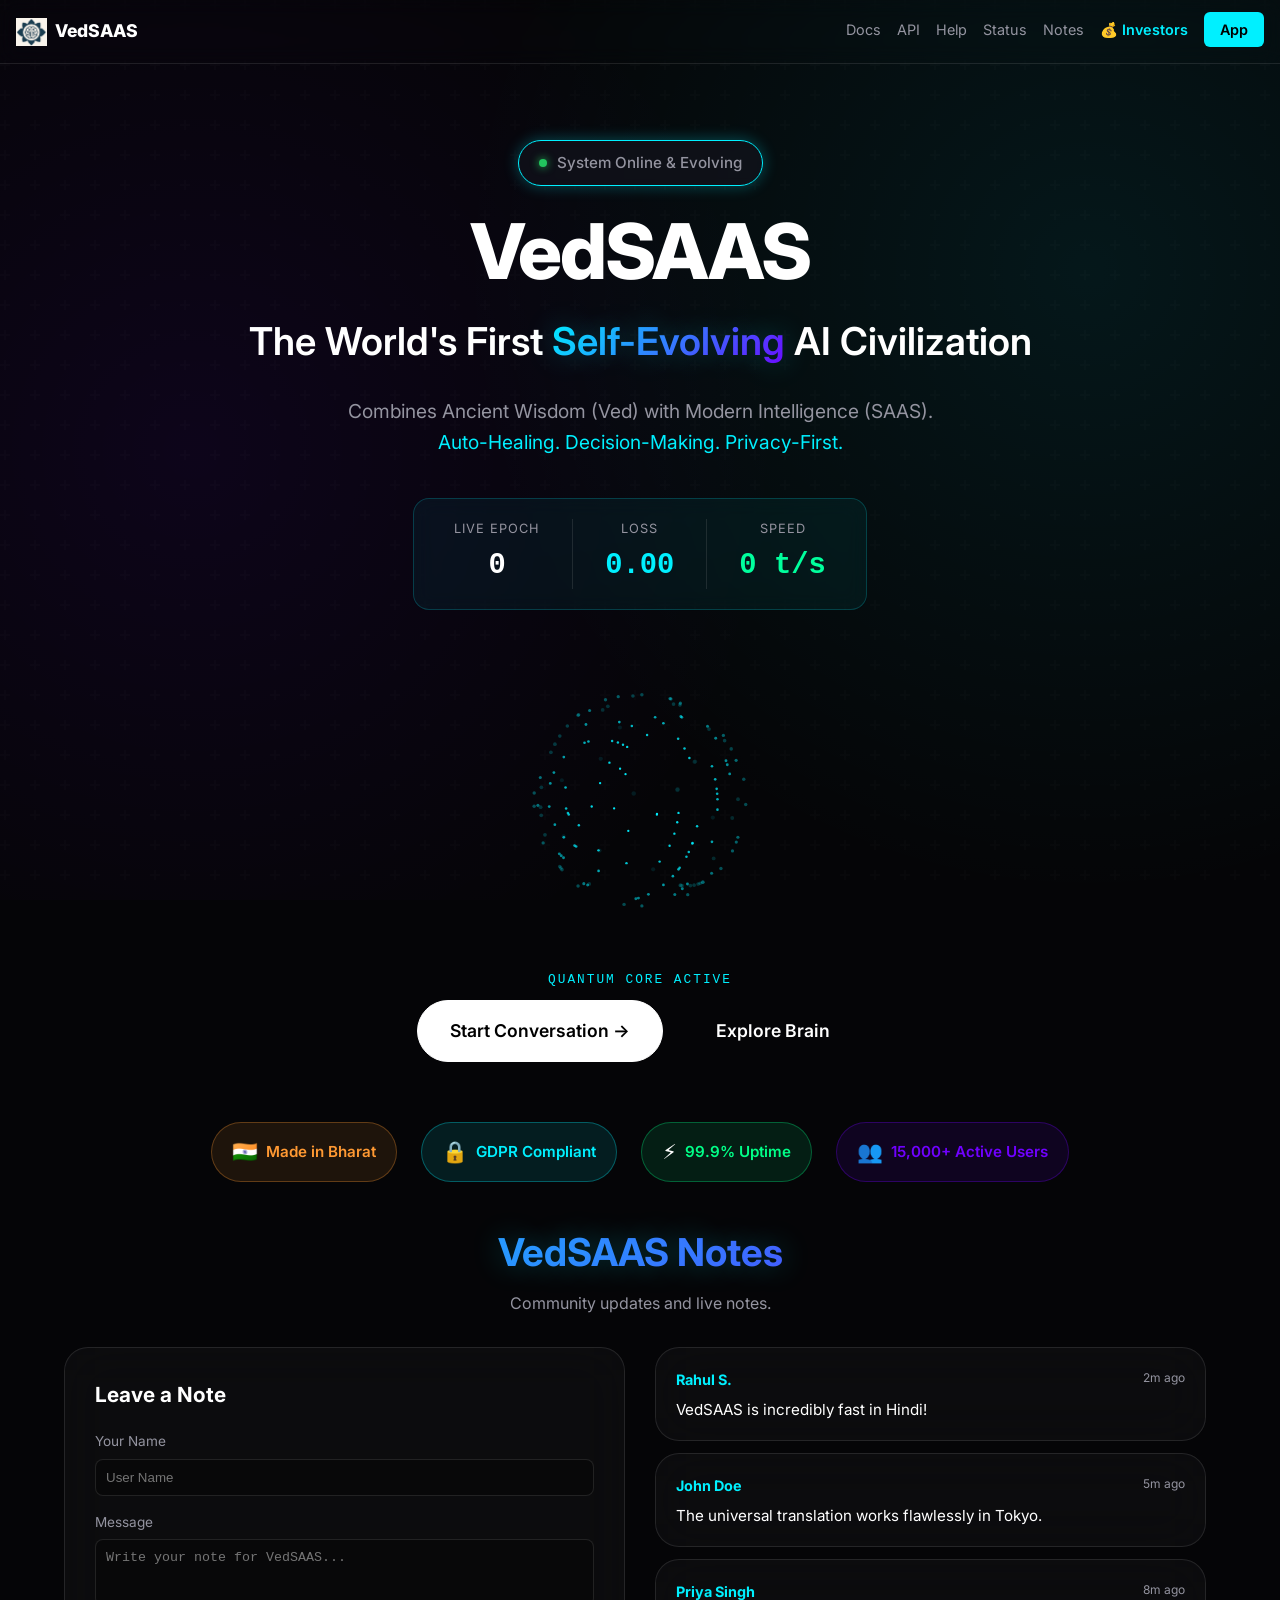
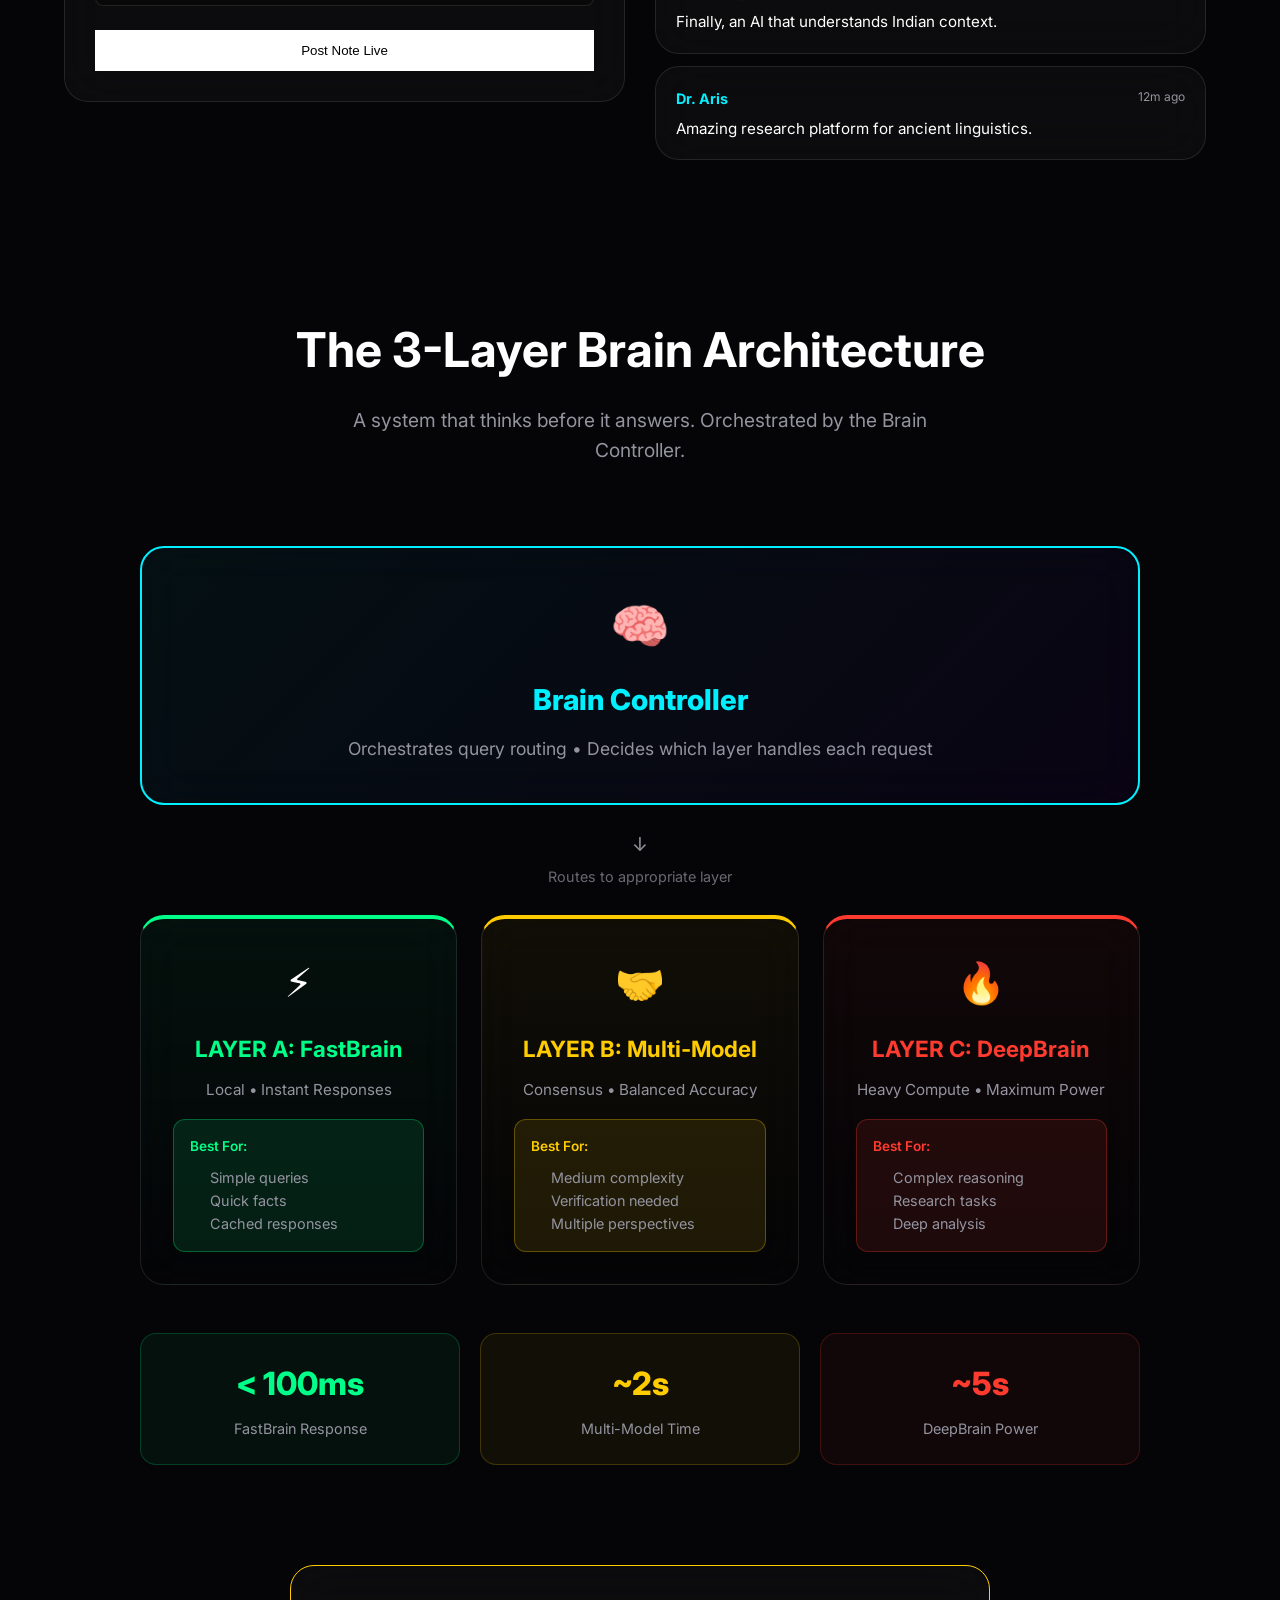
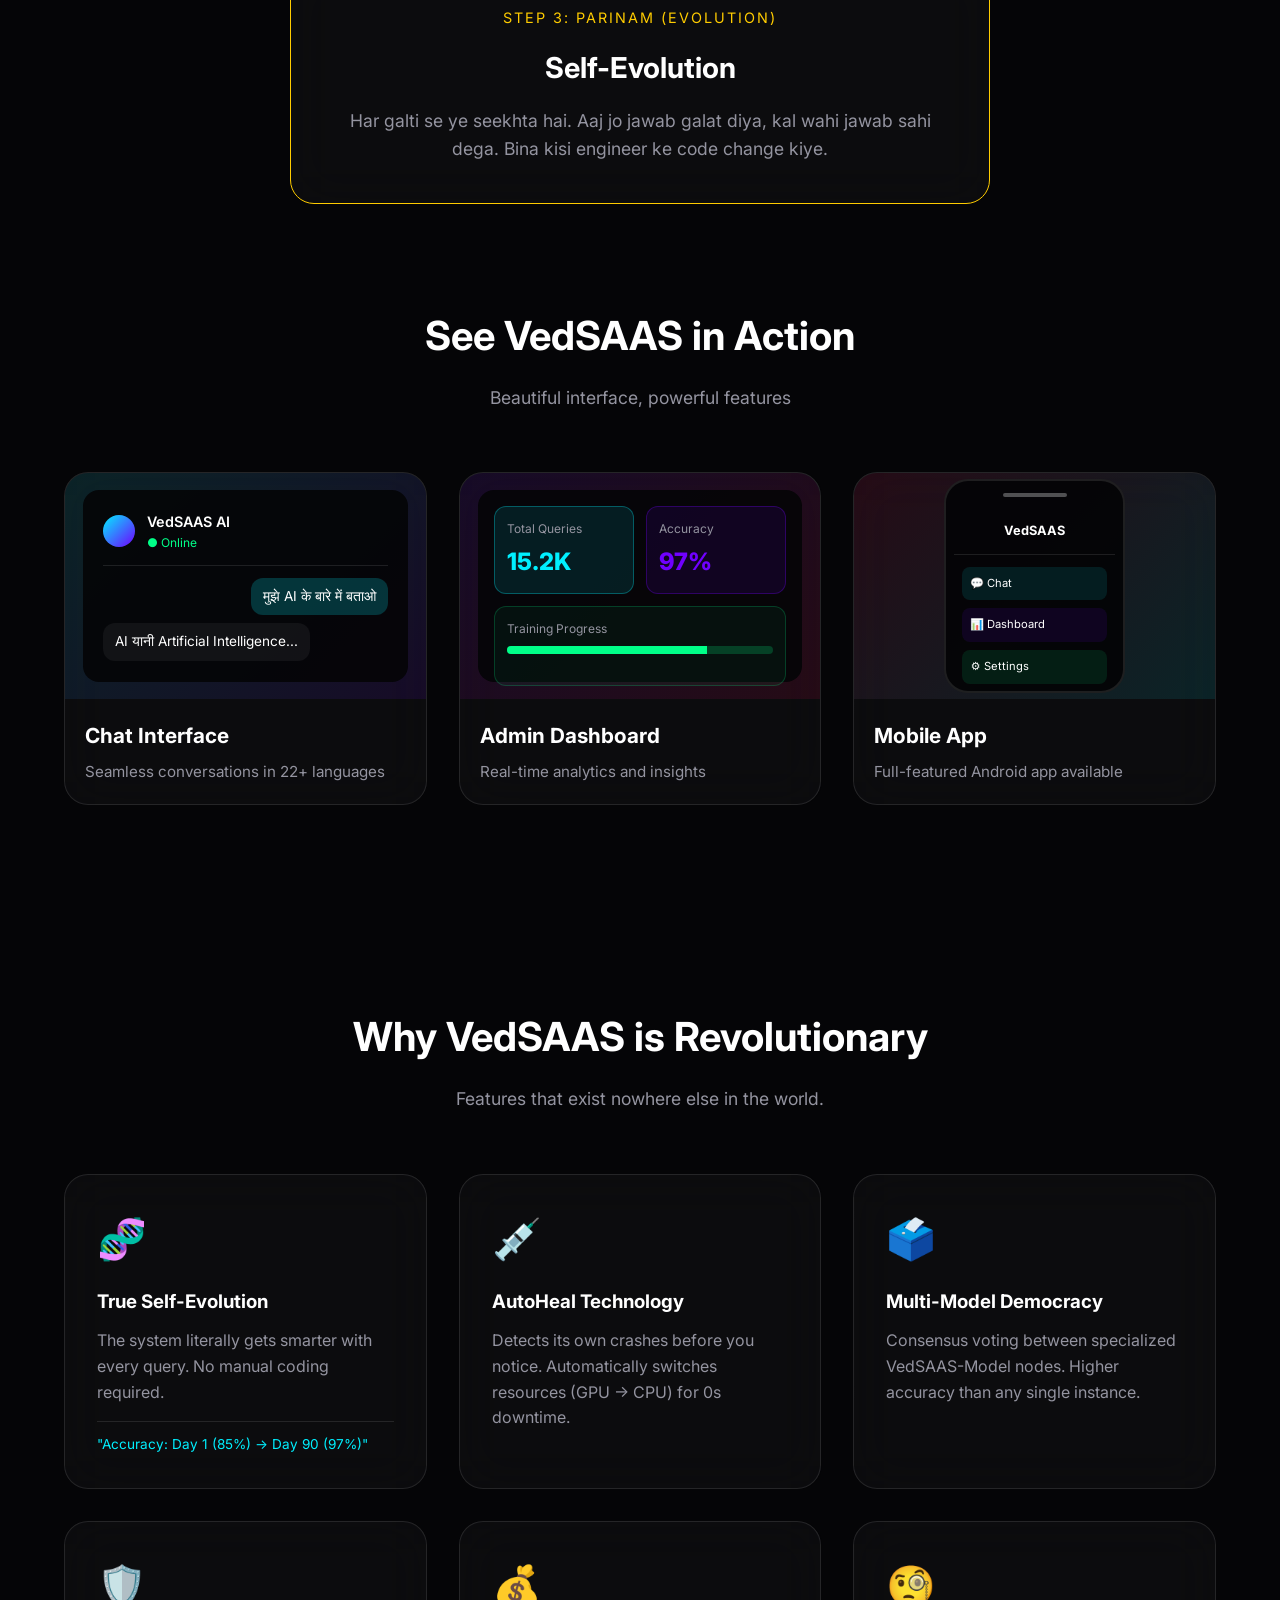
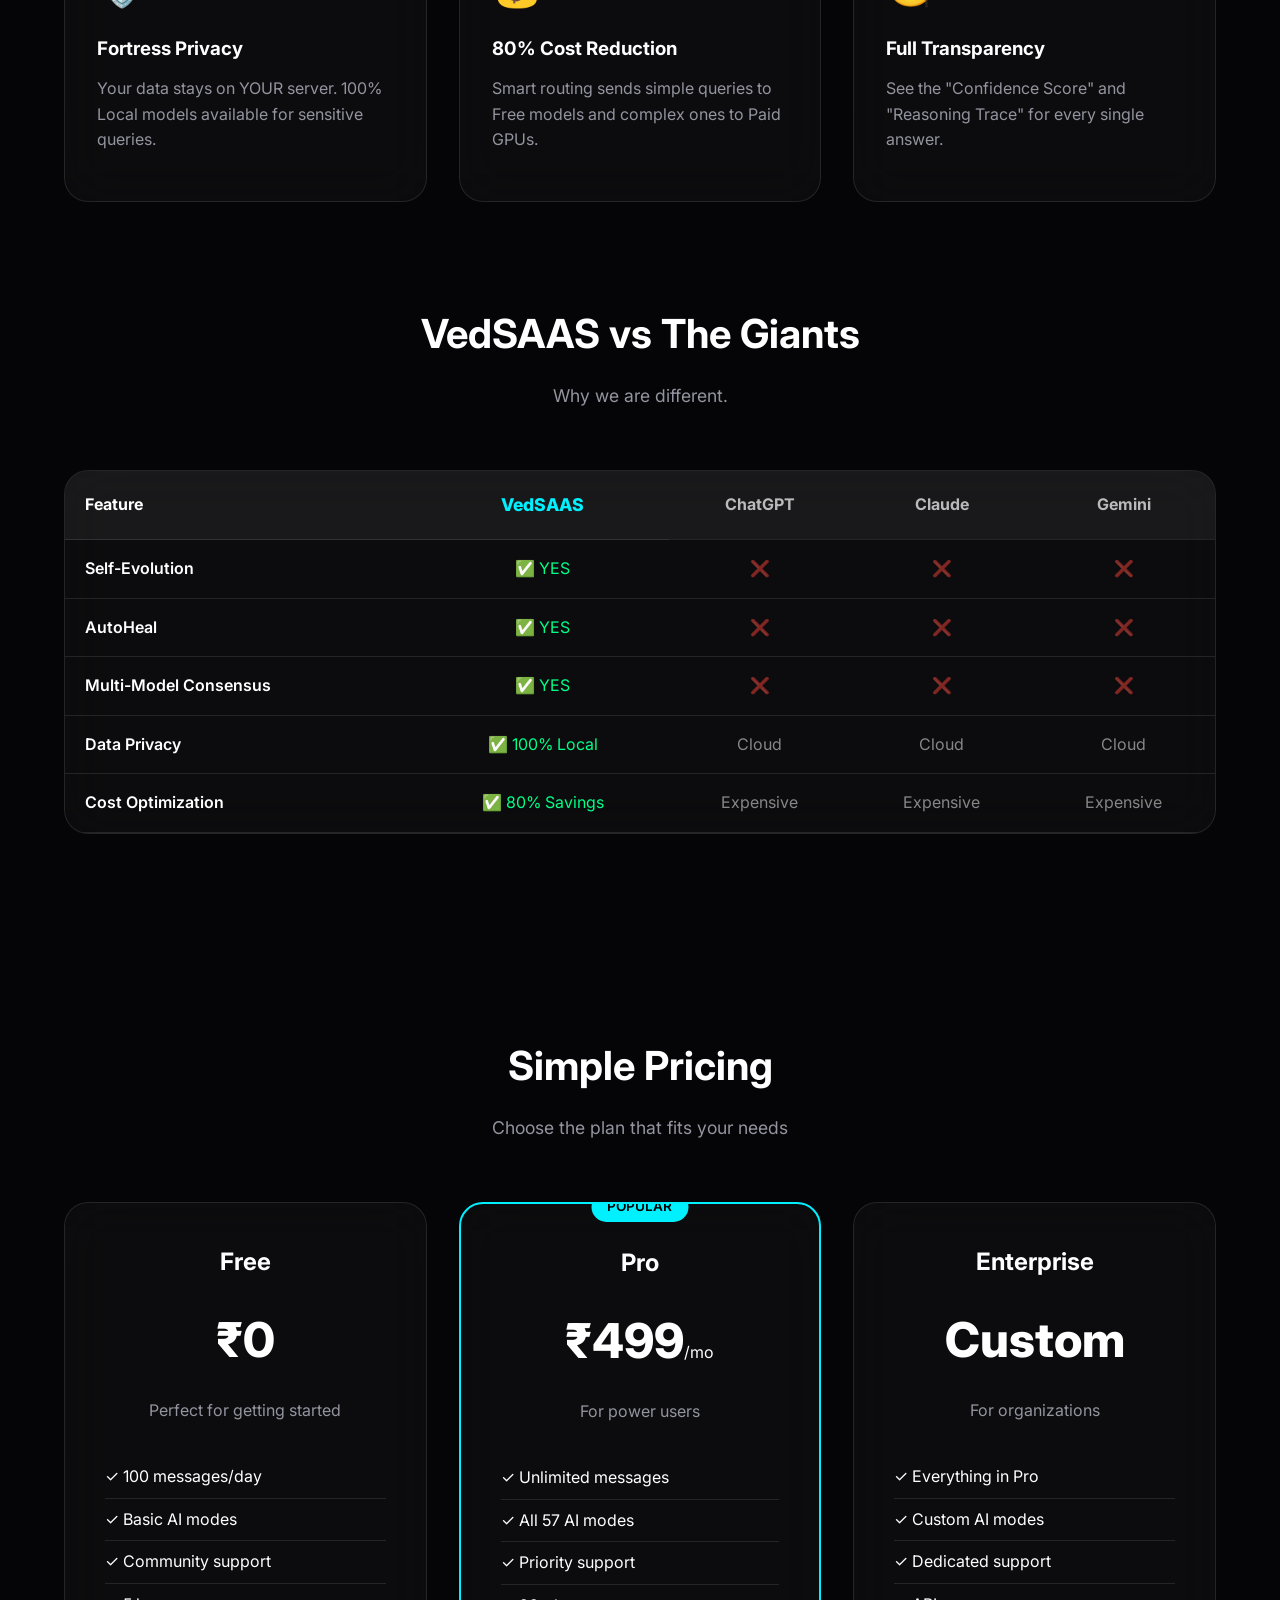
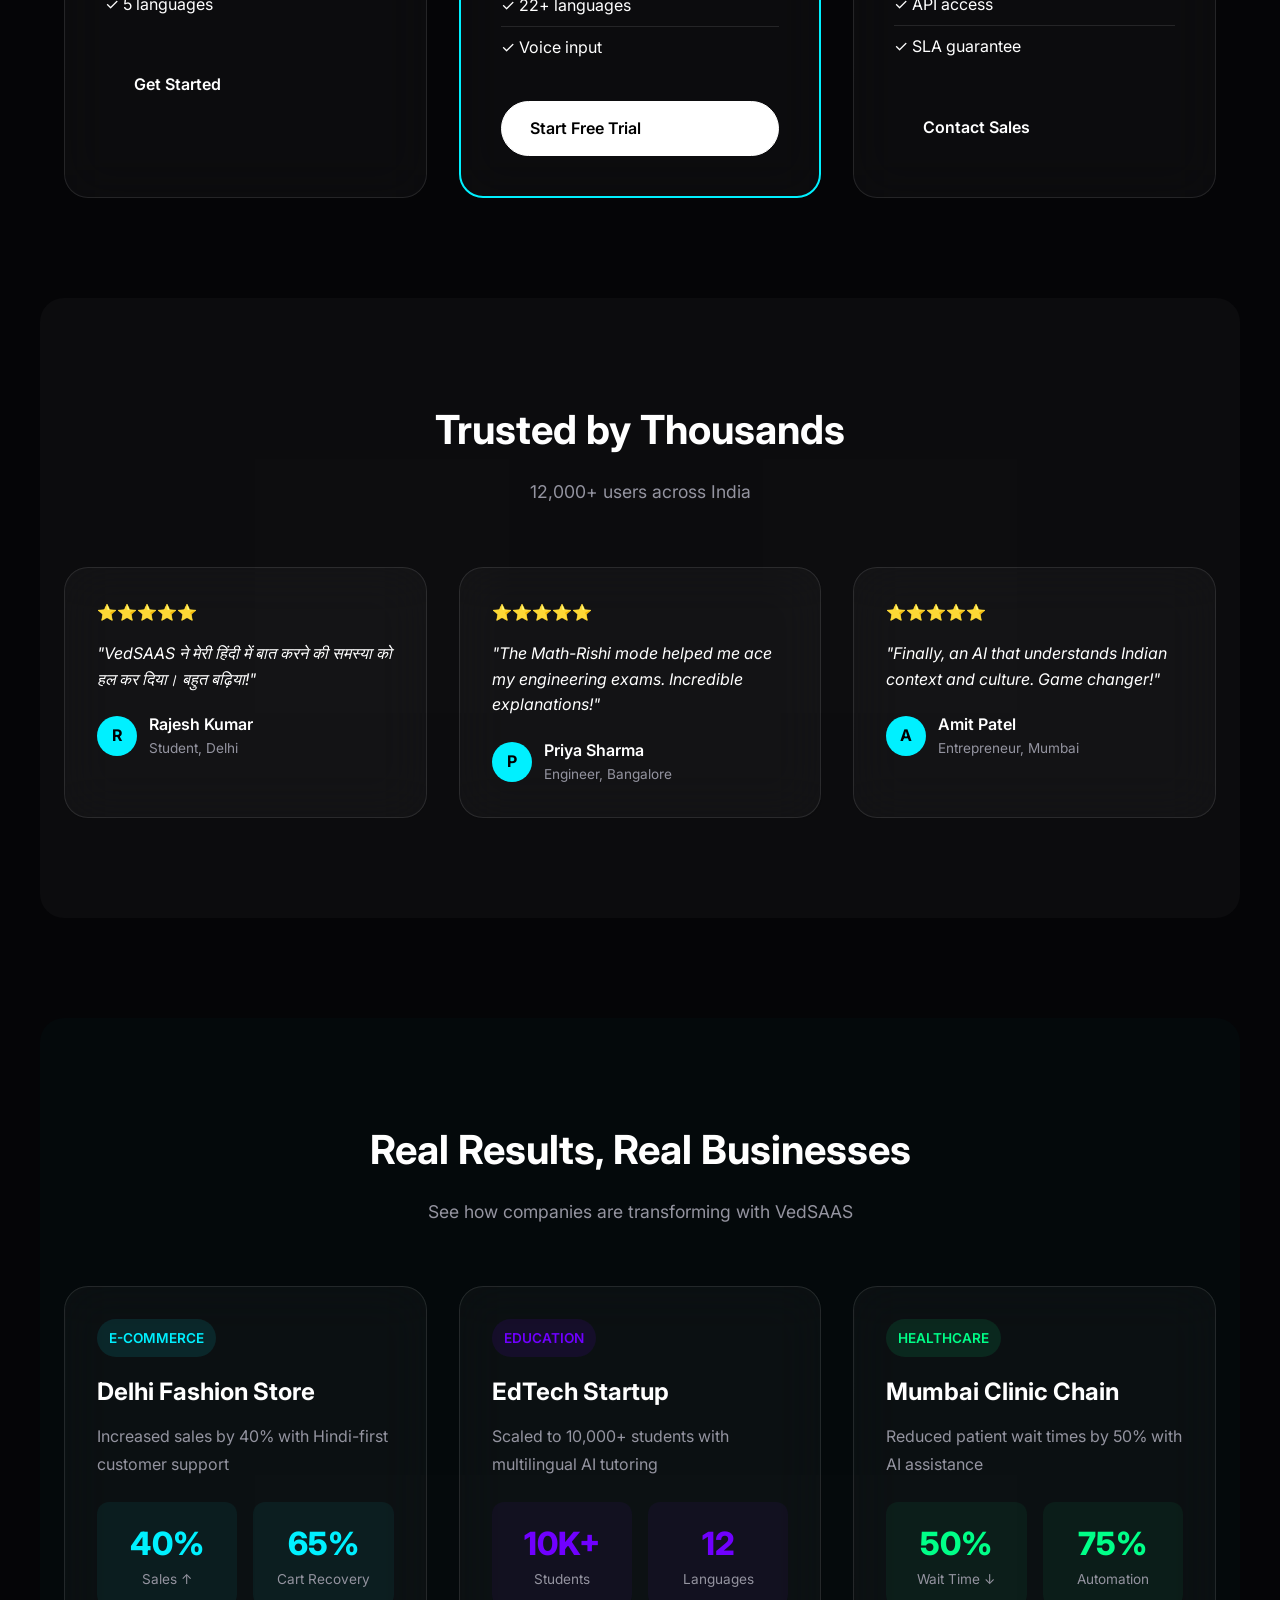
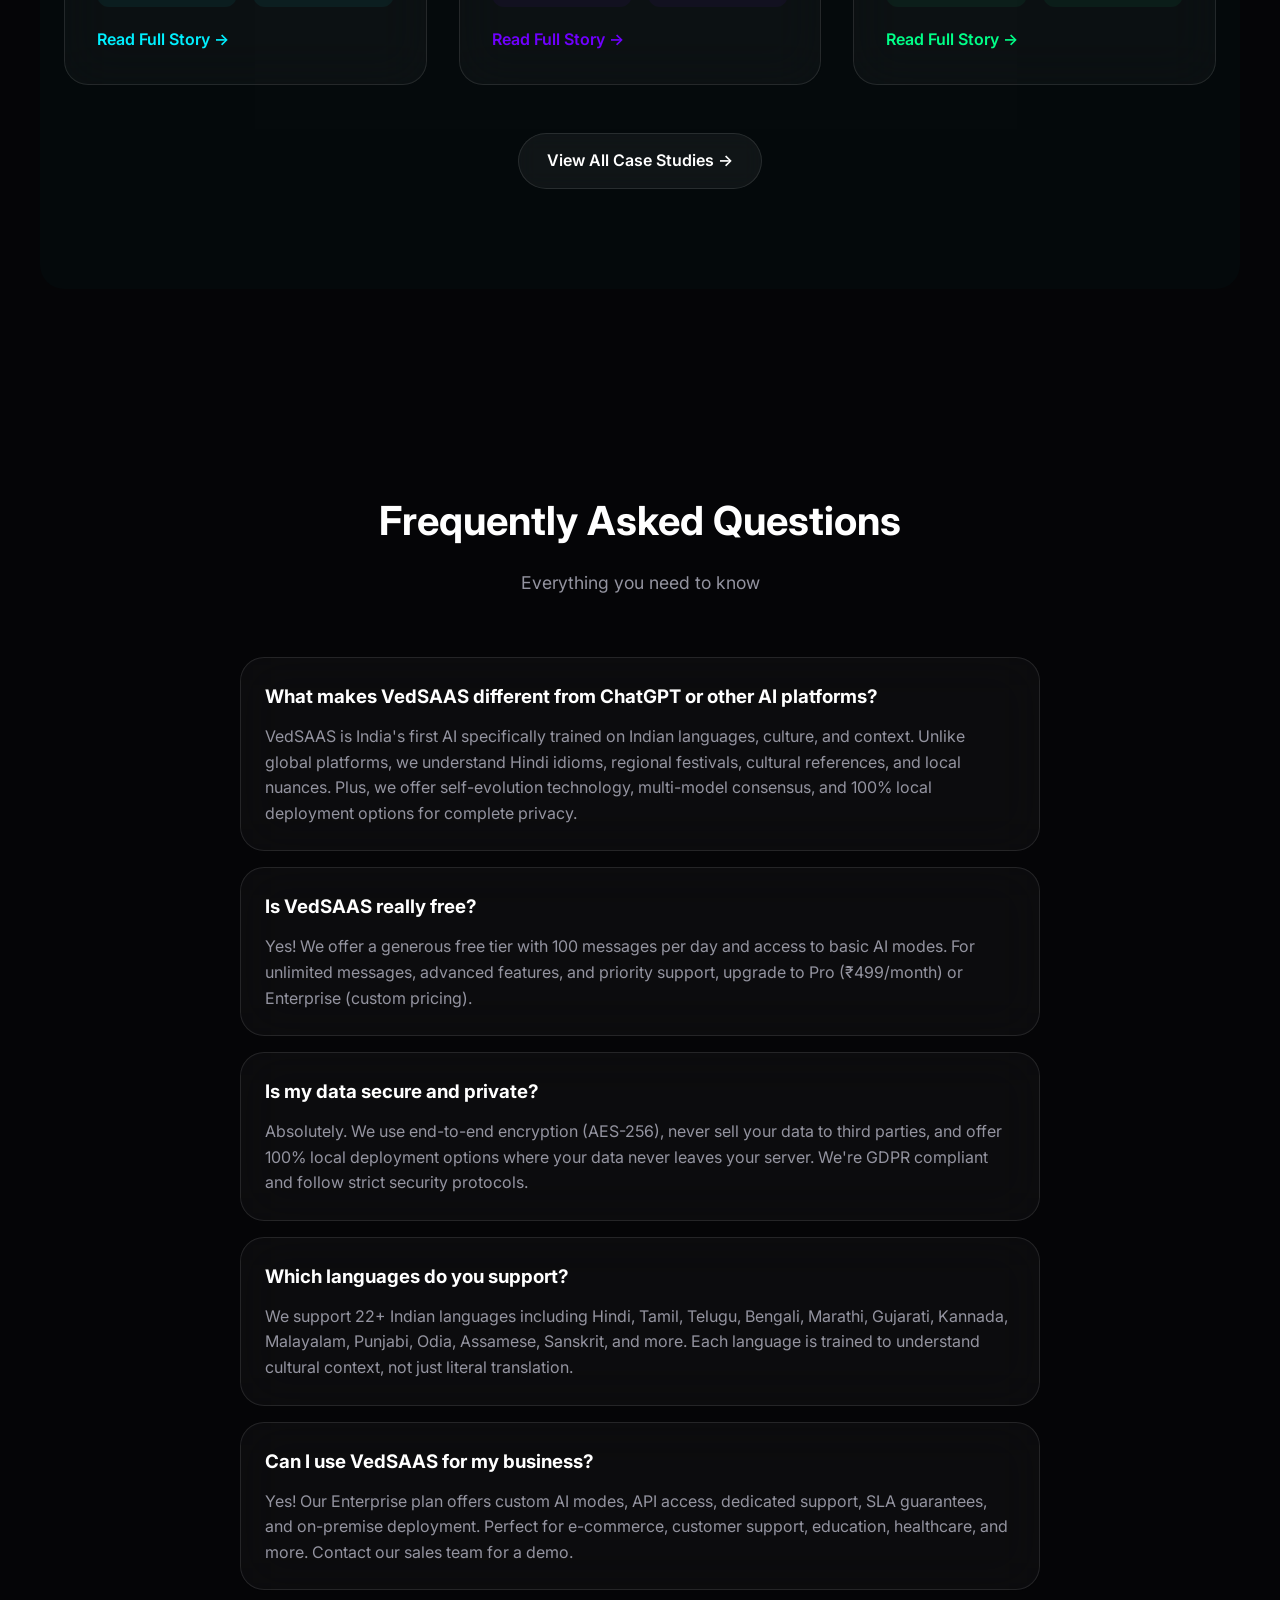
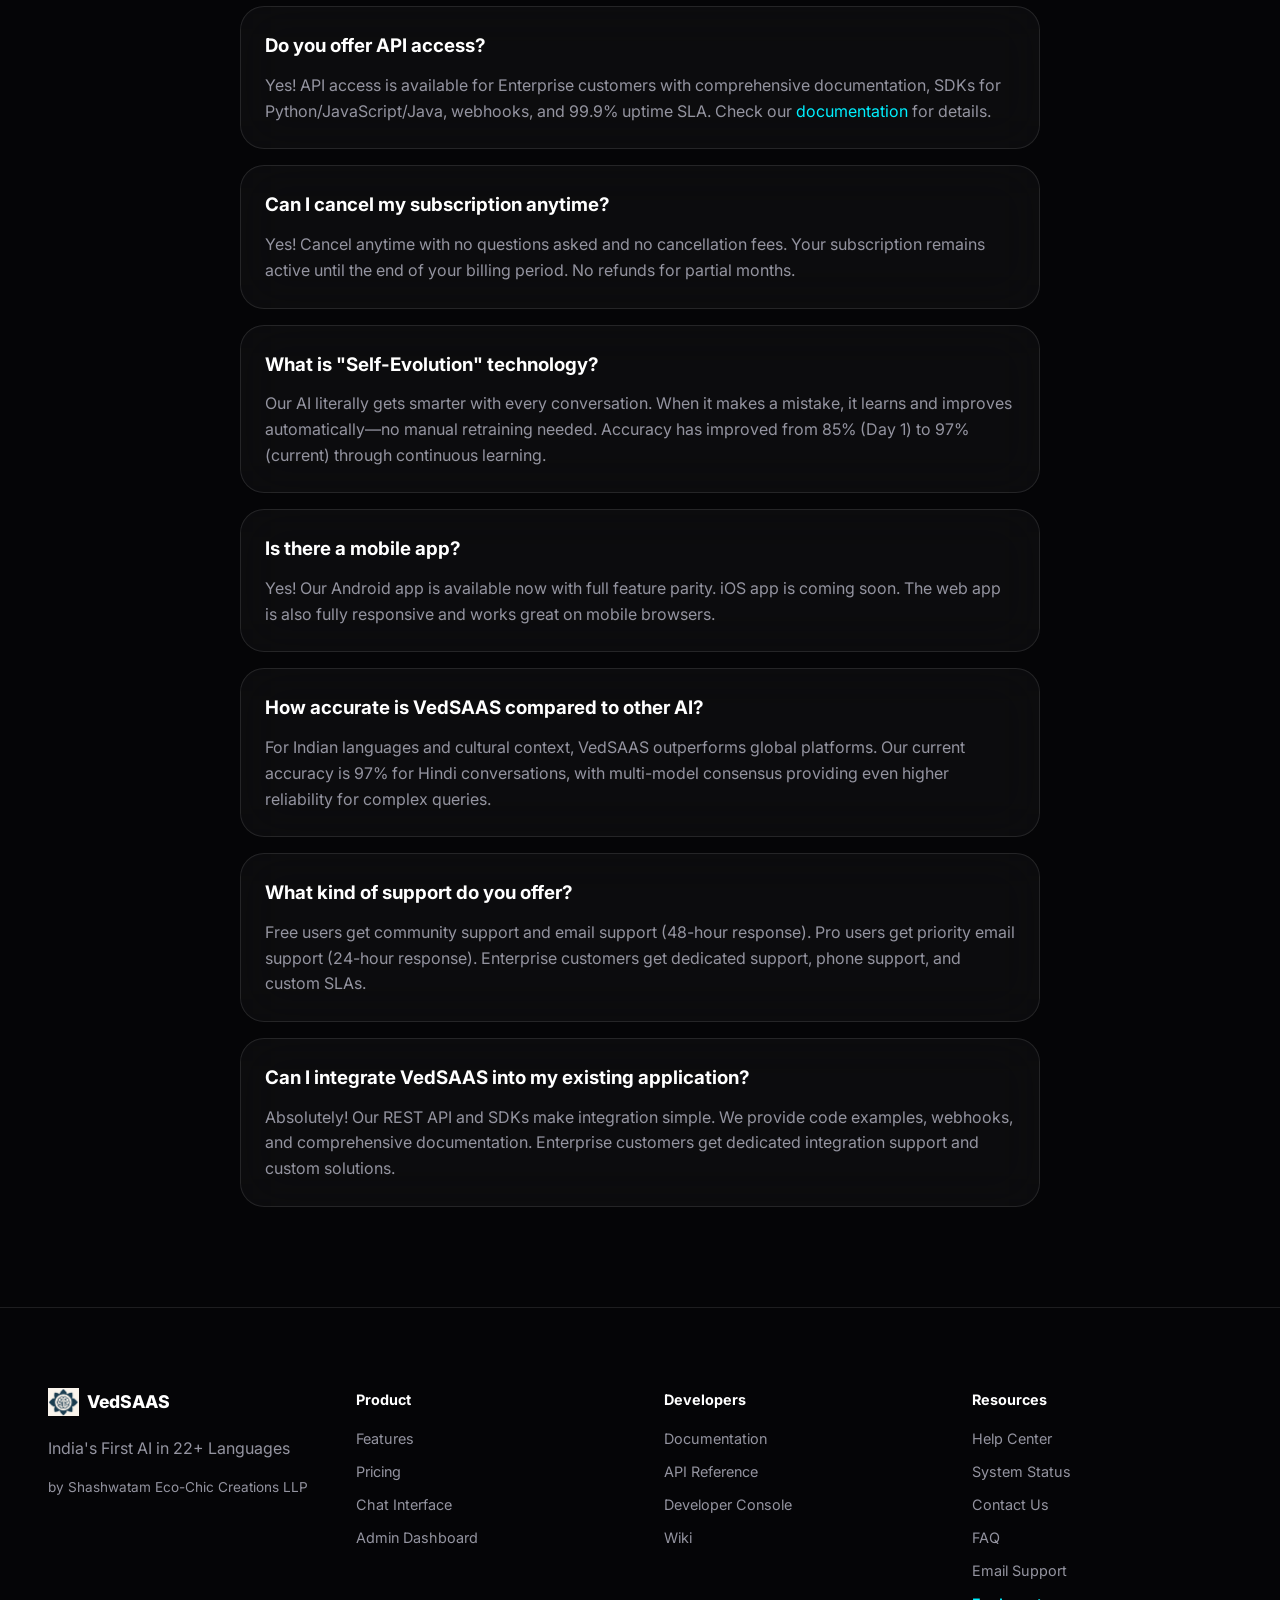
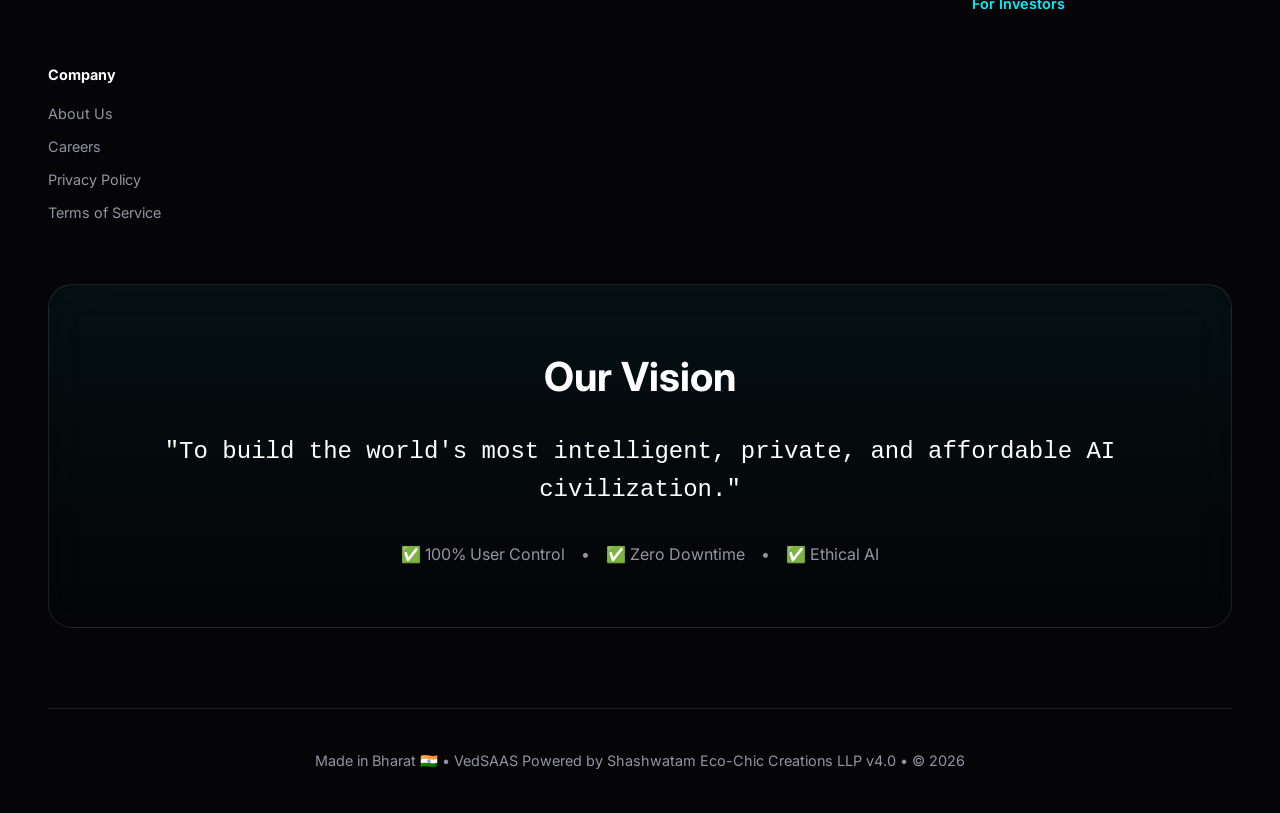
==== index.html @ c4a17572 "source repo import" ====
<!DOCTYPE html>
<html lang="en">

<head>
    <meta charset="UTF-8">
    <meta name="viewport" content="width=device-width, initial-scale=1.0">

    <!-- Performance -->
    <link rel="preconnect" href="https://fonts.googleapis.com">
    <link rel="preconnect" href="https://fonts.gstatic.com" crossorigin>
    <link rel="preload" href="/public/image/logopic.png" as="image">

    <!-- SEO -->
    <title>VedSAAS | India's First Self-Evolving AI Platform in 22+ Languages</title>
    <meta name="description"
        content="Experience India's most advanced AI platform supporting 22+ Indian languages. Chat, code, create content with cultural context.">
    <meta name="keywords" content="AI platform India, Hindi AI, Indian languages AI, chatbot, code generation">
    <link rel="canonical" href="https://vedsaas.com/">

    <!-- Open Graph -->
    <meta property="og:title" content="VedSAAS | India's First Self-Evolving AI Platform">
    <meta property="og:description"
        content="AI platform built for India. 22+ languages, cultural context, privacy-first.">
    <meta property="og:image" content="https://vedsaas.com/public/image/logopic.png">
    <meta property="og:url" content="https://vedsaas.com/">
    <meta property="og:type" content="website">

    <!-- Twitter -->
    <meta name="twitter:card" content="summary_large_image">
    <meta name="twitter:title" content="VedSAAS | India's AI Platform">
    <meta name="twitter:description" content="Chat with AI in your language. Made in Bharat 🇮🇳">
    <meta name="twitter:image" content="https://vedsaas.com/public/image/logopic.png">

    <!-- PWA -->
    <link rel="manifest" href="/manifest.json">
    <meta name="theme-color" content="#030304">
    <link rel="apple-touch-icon" href="/public/image/logopic.png">

    <!-- Fonts -->
    <link href="https://fonts.googleapis.com/css2?family=Inter:wght@400;500;600;700;800&display=swap" rel="stylesheet">

    <!-- Styles -->
    <link rel="stylesheet" href="/public/css/civilization.css">

    <!-- Structured Data -->
    <script type="application/ld+json">
  {
    "@context": "https://schema.org",
    "@type": "WebSite",
    "name": "VedSAAS",
    "url": "https://vedsaas.com",
    "description": "India's First Self-Evolving AI Platform in 22+ Languages",
    "potentialAction": {
      "@type": "SearchAction",
      "target": "https://vedsaas.com/search?q={search_term_string}",
      "query-input": "required name=search_term_string"
    }
  }
  </script>
</head>

<body>

    <!-- Navbar (Loaded Dynamically) -->
    <div id="navbar-placeholder"></div>



    <!-- Hero Section: Professional -->
    <header class="container"
        style="min-height: 100vh; display: flex; flex-direction: column; justify-content: center; align-items: center; text-align: center; padding-top: 60px;">

        <div data-aos="fade-down" style="margin-bottom: 24px;">
            <span id="t-hero-badge" class="ticker-pill"
                style="display: inline-flex; border-color: #00f0ff; box-shadow: 0 0 15px rgba(0, 240, 255, 0.3);">
                <span class="status-dot"></span> System Online & Evolving
            </span>
        </div>

        <h1 id="t-hero-brand" data-aos="fade-up" data-aos-delay="100"
            style="font-size: clamp(3rem, 6vw, 6rem); line-height: 1.1; font-weight: 800; max-width: 1100px; margin-bottom: 16px; letter-spacing: -2px;">
            VedSAAS
        </h1>

        <h2 id="t-hero-tagline" data-aos="fade-up" data-aos-delay="200"
            style="font-size: clamp(1.5rem, 3vw, 2.5rem); color: #fff; margin-bottom: 24px; font-weight: 600;">
            The World's First <span class="text-gradient">Self-Evolving</span> AI Civilization
        </h2>

        <p id="t-hero-subtitle" data-aos="fade-up" data-aos-delay="300"
            style="color: var(--text-secondary); margin-bottom: 40px; font-size: 1.2rem; max-width: 800px; line-height: 1.6;">
            Combines Ancient Wisdom (Ved) with Modern Intelligence (SAAS). <br>
            <span style="color: var(--accent-cyan);">Auto-Healing. Decision-Making. Privacy-First.</span>
        </p>

        <!-- Live Training Stats (Added dynamically) -->
        <div id="live-stats-widget" data-aos="fade-up" data-aos-delay="350"
            style="display: inline-flex; gap: 32px; padding: 20px 40px; margin-bottom: 40px; background: rgba(0, 240, 255, 0.05); border: 1px solid rgba(0, 240, 255, 0.2); border-radius: 16px; backdrop-filter: blur(10px);">
            <div>
                <div
                    style="font-size: 0.8rem; color: var(--text-secondary); text-transform: uppercase; letter-spacing: 1px; margin-bottom: 4px;">
                    Live Epoch</div>
                <div id="epoch-count"
                    style="font-size: 1.8rem; font-weight: 800; color: #fff; font-family: 'JetBrains Mono', monospace;">
                    0</div>
            </div>
            <div style="width: 1px; background: rgba(255,255,255,0.1);"></div>
            <div>
                <div
                    style="font-size: 0.8rem; color: var(--text-secondary); text-transform: uppercase; letter-spacing: 1px; margin-bottom: 4px;">
                    Loss</div>
                <div id="loss-val"
                    style="font-size: 1.8rem; font-weight: 800; color: #00f0ff; font-family: 'JetBrains Mono', monospace;">
                    0.00</div>
            </div>
            <div style="width: 1px; background: rgba(255,255,255,0.1);"></div>
            <div>
                <div
                    style="font-size: 0.8rem; color: var(--text-secondary); text-transform: uppercase; letter-spacing: 1px; margin-bottom: 4px;">
                    Speed</div>
                <div id="speed-val"
                    style="font-size: 1.8rem; font-weight: 800; color: #00ff9d; font-family: 'JetBrains Mono', monospace;">
                    0 t/s</div>
            </div>
        </div>

        <!-- The Brain Visualization -->
        <div data-aos="zoom-in" data-aos-delay="400"
            style="width: 300px; height: 300px; position: relative; display: flex; justify-content: center; align-items: center; margin: 0 auto 50px;">
            <canvas id="brain-canvas" width="300" height="300"></canvas>
            <div
                style="position: absolute; color: var(--accent-cyan); font-family: 'JetBrains Mono', monospace; font-size: 0.8rem; bottom: -40px; text-transform: uppercase; letter-spacing: 2px;">
                Quantum Core Active
            </div>
        </div>

        <div data-aos="fade-up" data-aos-delay="500"
            style="display: flex; gap: 20px; flex-wrap: wrap; justify-content: center;">
            <a id="t-btn-start" href="chat/" class="btn btn-primary"
                style="padding: 16px 32px; font-size: 1.1rem;">Start Conversation →</a>
            <a id="t-btn-explore" href="#architecture" class="btn btn-secondary"
                style="padding: 16px 32px; font-size: 1.1rem;">Explore Brain</a>
        </div>

        <!-- Trust Badges & Social Proof (Trusted by Thousands) -->
        <div data-aos="fade-up" data-aos-delay="600"
            style="margin-top: 60px; display: flex; flex-wrap: wrap; gap: 24px; justify-content: center; align-items: center;">
            <div
                style="display: flex; align-items: center; gap: 8px; padding: 12px 20px; background: rgba(255, 153, 51, 0.1); border: 1px solid rgba(255, 153, 51, 0.3); border-radius: 50px;">
                <span style="font-size: 1.3rem;">🇮🇳</span>
                <span style="color: #ff9933; font-weight: 600; font-size: 0.95rem;">Made in Bharat</span>
            </div>
            <div
                style="display: flex; align-items: center; gap: 8px; padding: 12px 20px; background: rgba(0, 240, 255, 0.1); border: 1px solid rgba(0, 240, 255, 0.3); border-radius: 50px;">
                <span style="font-size: 1.3rem;">🔒</span>
                <span style="color: var(--accent-cyan); font-weight: 600; font-size: 0.95rem;">GDPR Compliant</span>
            </div>
            <div
                style="display: flex; align-items: center; gap: 8px; padding: 12px 20px; background: rgba(0, 255, 136, 0.1); border: 1px solid rgba(0, 255, 136, 0.3); border-radius: 50px;">
                <span style="font-size: 1.3rem;">⚡</span>
                <span style="color: #00ff88; font-weight: 600; font-size: 0.95rem;">99.9% Uptime</span>
            </div>
            <div
                style="display: flex; align-items: center; gap: 8px; padding: 12px 20px; background: rgba(112, 0, 255, 0.1); border: 1px solid rgba(112, 0, 255, 0.3); border-radius: 50px;">
                <span style="font-size: 1.3rem;">👥</span>
                <span style="color: var(--accent-purple); font-weight: 600; font-size: 0.95rem;">15,000+ Active
                    Users</span>
            </div>
        </div>
    </header>

    <!-- VedSAAS Notes Section (Live Feed - Trusted by Thousands Sidebar) -->
    <section id="notes" class="container" style="padding: 40px 24px; scroll-margin-top: 100px;">
        <div style="text-align: center; margin-bottom: 30px;">
            <h2 class="text-gradient" style="font-size: clamp(1.8rem, 3vw, 2.5rem); margin-bottom: 8px;">VedSAAS Notes
            </h2>
            <p style="color: var(--text-secondary); font-size: 1rem;">Community updates and live notes.</p>
        </div>

        <div
            style="display: grid; grid-template-columns: repeat(auto-fit, minmax(300px, 1fr)); gap: 30px; align-items: start;">
            <!-- Form Card -->
            <div class="card-glass" style="padding: 30px; position: sticky; top: 100px;">
                <h3 style="margin-bottom: 20px; font-size: 1.3rem;">Leave a Note</h3>
                <form id="live-feedback-form" style="display: flex; flex-direction: column; gap: 16px;">
                    <div>
                        <label
                            style="display: block; margin-bottom: 6px; color: var(--text-secondary); font-size: 0.85rem;">Your
                            Name</label>
                        <input type="text" id="fb-name" required placeholder="User Name"
                            style="width: 100%; padding: 10px; background: rgba(0,0,0,0.3); border: 1px solid var(--border-subtle); border-radius: 8px; color: white;">
                    </div>
                    <div>
                        <label
                            style="display: block; margin-bottom: 6px; color: var(--text-secondary); font-size: 0.85rem;">Message</label>
                        <textarea id="fb-message" required placeholder="Write your note for VedSAAS..." rows="3"
                            style="width: 100%; padding: 10px; background: rgba(0,0,0,0.3); border: 1px solid var(--border-subtle); border-radius: 8px; color: white; resize: none;"></textarea>
                    </div>
                    <button type="submit" class="btn-primary" style="width: 100%; padding: 12px; cursor: pointer;">Post
                        Note Live</button>
                </form>
            </div>

            <!-- Live List -->
            <div id="live-feedback-container" style="max-height: 500px; overflow-y: auto; padding-right: 10px;">
                <!-- Dynamically Populated -->
            </div>
        </div>
    </section>

    <!-- Architecture Section -->
    <section id="architecture" class="container" style="padding: 100px 24px;">
        <div style="text-align: center; margin-bottom: 80px;" data-aos="fade-up">
            <h2 id="t-arch-title" style="font-size: 3rem; margin-bottom: 16px;">The 3-Layer Brain Architecture</h2>
            <p id="t-arch-desc"
                style="color: var(--text-secondary); font-size: 1.2rem; max-width: 600px; margin: 0 auto;">
                A system that thinks before it answers. Orchestrated by the Brain Controller.
            </p>
        </div>

        <div style="max-width: 1000px; margin: 0 auto;">

            <!-- Brain Controller (Top) -->
            <div class="card-glass"
                style="border: 2px solid var(--accent-cyan); padding: 40px; text-align: center; background: linear-gradient(135deg, rgba(0, 240, 255, 0.05), rgba(112, 0, 255, 0.05)); position: relative;"
                data-aos="zoom-in">
                <div style="font-size: 3rem; margin-bottom: 12px;">🧠</div>
                <h3 id="t-arch-controller"
                    style="color: var(--accent-cyan); font-size: 1.8rem; margin-bottom: 12px; font-weight: 800;">
                    Brain Controller
                </h3>
                <p style="color: var(--text-secondary); font-size: 1.1rem; max-width: 600px; margin: 0 auto;">
                    Orchestrates query routing • Decides which layer handles each request
                </p>
            </div>

            <!-- Connecting Arrow -->
            <div style="text-align: center; padding: 24px 0; color: var(--text-secondary); font-size: 1.2rem;">
                ↓<br>
                <span style="font-size: 0.9rem; opacity: 0.7;">Routes to appropriate layer</span>
            </div>

            <!-- Three Layers (Horizontal) -->
            <div style="display: grid; grid-template-columns: repeat(auto-fit, minmax(280px, 1fr)); gap: 24px;">

                <!-- Layer A: FastBrain -->
                <div class="card-glass"
                    style="border-top: 4px solid #00ff88; padding: 32px; text-align: center; background: linear-gradient(180deg, rgba(0, 255, 136, 0.05), transparent);"
                    data-aos="fade-up" data-aos-delay="100">
                    <div style="font-size: 2.5rem; margin-bottom: 16px;">⚡</div>
                    <h4 id="t-arch-layer-a"
                        style="font-size: 1.4rem; color: #00ff88; margin-bottom: 12px; font-weight: 700;">
                        LAYER A: FastBrain
                    </h4>
                    <p style="color: var(--text-secondary); font-size: 0.95rem; margin-bottom: 16px;">
                        Local • Instant Responses
                    </p>
                    <div
                        style="background: rgba(0, 255, 136, 0.1); border: 1px solid rgba(0, 255, 136, 0.3); border-radius: 12px; padding: 16px; text-align: left;">
                        <div style="font-size: 0.85rem; color: #00ff88; margin-bottom: 8px; font-weight: 600;">Best For:
                        </div>
                        <ul
                            style="font-size: 0.9rem; color: var(--text-secondary); margin: 0; padding-left: 20px; line-height: 1.6;">
                            <li>Simple queries</li>
                            <li>Quick facts</li>
                            <li>Cached responses</li>
                        </ul>
                    </div>
                </div>

                <!-- Layer B: Multi-Model -->
                <div class="card-glass"
                    style="border-top: 4px solid #ffcc00; padding: 32px; text-align: center; background: linear-gradient(180deg, rgba(255, 204, 0, 0.05), transparent);"
                    data-aos="fade-up" data-aos-delay="200">
                    <div style="font-size: 2.5rem; margin-bottom: 16px;">🤝</div>
                    <h4 id="t-arch-layer-b"
                        style="font-size: 1.4rem; color: #ffcc00; margin-bottom: 12px; font-weight: 700;">
                        LAYER B: Multi-Model
                    </h4>
                    <p style="color: var(--text-secondary); font-size: 0.95rem; margin-bottom: 16px;">
                        Consensus • Balanced Accuracy
                    </p>
                    <div
                        style="background: rgba(255, 204, 0, 0.1); border: 1px solid rgba(255, 204, 0, 0.3); border-radius: 12px; padding: 16px; text-align: left;">
                        <div style="font-size: 0.85rem; color: #ffcc00; margin-bottom: 8px; font-weight: 600;">Best For:
                        </div>
                        <ul
                            style="font-size: 0.9rem; color: var(--text-secondary); margin: 0; padding-left: 20px; line-height: 1.6;">
                            <li>Medium complexity</li>
                            <li>Verification needed</li>
                            <li>Multiple perspectives</li>
                        </ul>
                    </div>
                </div>

                <!-- Layer C: DeepBrain -->
                <div class="card-glass"
                    style="border-top: 4px solid #ff3b30; padding: 32px; text-align: center; background: linear-gradient(180deg, rgba(255, 59, 48, 0.05), transparent);"
                    data-aos="fade-up" data-aos-delay="300">
                    <div style="font-size: 2.5rem; margin-bottom: 16px;">🔥</div>
                    <h4 id="t-arch-layer-c"
                        style="font-size: 1.4rem; color: #ff3b30; margin-bottom: 12px; font-weight: 700;">
                        LAYER C: DeepBrain
                    </h4>
                    <p style="color: var(--text-secondary); font-size: 0.95rem; margin-bottom: 16px;">
                        Heavy Compute • Maximum Power
                    </p>
                    <div
                        style="background: rgba(255, 59, 48, 0.1); border: 1px solid rgba(255, 59, 48, 0.3); border-radius: 12px; padding: 16px; text-align: left;">
                        <div style="font-size: 0.85rem; color: #ff3b30; margin-bottom: 8px; font-weight: 600;">Best For:
                        </div>
                        <ul
                            style="font-size: 0.9rem; color: var(--text-secondary); margin: 0; padding-left: 20px; line-height: 1.6;">
                            <li>Complex reasoning</li>
                            <li>Research tasks</li>
                            <li>Deep analysis</li>
                        </ul>
                    </div>
                </div>

            </div>

            <!-- Performance Stats -->
            <div style="margin-top: 48px; display: grid; grid-template-columns: repeat(auto-fit, minmax(200px, 1fr)); gap: 20px;"
                data-aos="fade-up" data-aos-delay="400">
                <div
                    style="text-align: center; padding: 24px; background: rgba(0, 255, 136, 0.05); border: 1px solid rgba(0, 255, 136, 0.2); border-radius: 16px;">
                    <div style="font-size: 2rem; font-weight: 800; color: #00ff88; margin-bottom: 8px;">
                        < 100ms</div>
                            <div style="font-size: 0.9rem; color: var(--text-secondary);">FastBrain Response</div>
                    </div>
                    <div
                        style="text-align: center; padding: 24px; background: rgba(255, 204, 0, 0.05); border: 1px solid rgba(255, 204, 0, 0.2); border-radius: 16px;">
                        <div style="font-size: 2rem; font-weight: 800; color: #ffcc00; margin-bottom: 8px;">~2s</div>
                        <div style="font-size: 0.9rem; color: var(--text-secondary);">Multi-Model Time</div>
                    </div>
                    <div
                        style="text-align: center; padding: 24px; background: rgba(255, 59, 48, 0.05); border: 1px solid rgba(255, 59, 48, 0.2); border-radius: 16px;">
                        <div style="font-size: 2rem; font-weight: 800; color: #ff3b30; margin-bottom: 8px;">~5s</div>
                        <div style="font-size: 0.9rem; color: var(--text-secondary);">DeepBrain Power</div>
                    </div>
                </div>

            </div>
    </section>

    <!-- Step 3: Self-Evolution (Centered) -->
    <div class="card-glass"
        style="width: 100%; max-width: 700px; padding: 40px; border: 1px solid #ffcc00; text-align: center; margin: 0 auto;"
        data-aos="fade-up">
        <div style="font-size: 0.9rem; color: #ffcc00; letter-spacing: 2px; margin-bottom: 16px;">STEP 3:
            PARINAM (EVOLUTION)</div>
        <h3 style="font-size: 1.8rem; margin-bottom: 16px;">Self-Evolution</h3>
        <p style="color: var(--text-secondary); font-size: 1.1rem; line-height: 1.6;">
            Har galti se ye seekhta hai. Aaj jo jawab galat diya, kal wahi jawab sahi dega. Bina kisi engineer
            ke code change kiye.
        </p>
    </div>

    </div>

    </section>

    <!-- Screenshots Showcase -->
    <section class="container" style="padding: 100px 24px;">
        <div style="text-align: center; margin-bottom: 60px;">
            <h2 style="font-size: 2.5rem; margin-bottom: 16px;">See VedSAAS in Action</h2>
            <p style="color: var(--text-secondary); font-size: 1.1rem;">Beautiful interface, powerful features</p>
        </div>

        <div style="display: grid; grid-template-columns: repeat(auto-fit, minmax(350px, 1fr)); gap: 32px;">
            <!-- Chat Interface Screenshot -->
            <div class="card-glass" style="padding: 0; overflow: hidden;">
                <div
                    style="aspect-ratio: 16/10; background: linear-gradient(135deg, rgba(0, 240, 255, 0.1), rgba(112, 0, 255, 0.1)); display: flex; align-items: center; justify-content: center; position: relative; overflow: hidden;">
                    <!-- Simulated Chat UI -->
                    <div
                        style="width: 90%; height: 85%; background: rgba(5, 5, 7, 0.9); border-radius: 16px; padding: 20px; display: flex; flex-direction: column; gap: 12px;">
                        <div
                            style="display: flex; align-items: center; gap: 12px; padding-bottom: 12px; border-bottom: 1px solid rgba(255,255,255,0.1);">
                            <div
                                style="width: 32px; height: 32px; background: var(--gradient-glow); border-radius: 50%;">
                            </div>
                            <div style="flex: 1;">
                                <div style="font-size: 0.9rem; font-weight: 600;">VedSAAS AI</div>
                                <div style="font-size: 0.75rem; color: #00ff88;">● Online</div>
                            </div>
                        </div>
                        <div style="flex: 1; display: flex; flex-direction: column; gap: 8px; overflow: hidden;">
                            <div
                                style="align-self: flex-end; background: rgba(0, 240, 255, 0.2); padding: 8px 12px; border-radius: 12px; font-size: 0.85rem; max-width: 70%;">
                                मुझे AI के बारे में बताओ
                            </div>
                            <div
                                style="align-self: flex-start; background: rgba(255, 255, 255, 0.05); padding: 8px 12px; border-radius: 12px; font-size: 0.85rem; max-width: 80%;">
                                AI यानी Artificial Intelligence...
                            </div>
                        </div>
                    </div>
                </div>
                <div style="padding: 20px;">
                    <h3 style="font-size: 1.3rem; margin-bottom: 8px;">Chat Interface</h3>
                    <p style="color: var(--text-secondary); font-size: 0.95rem;">Seamless conversations in 22+ languages
                    </p>
                </div>
            </div>

            <!-- Dashboard Screenshot -->
            <div class="card-glass" style="padding: 0; overflow: hidden;">
                <div
                    style="aspect-ratio: 16/10; background: linear-gradient(135deg, rgba(112, 0, 255, 0.1), rgba(255, 0, 85, 0.1)); display: flex; align-items: center; justify-content: center; position: relative;">
                    <!-- Simulated Dashboard -->
                    <div
                        style="width: 90%; height: 85%; background: rgba(5, 5, 7, 0.9); border-radius: 16px; padding: 16px; display: grid; grid-template-columns: 1fr 1fr; gap: 12px;">
                        <div
                            style="background: rgba(0, 240, 255, 0.1); border: 1px solid rgba(0, 240, 255, 0.3); border-radius: 12px; padding: 12px;">
                            <div style="font-size: 0.75rem; color: var(--text-secondary); margin-bottom: 4px;">Total
                                Queries</div>
                            <div style="font-size: 1.5rem; font-weight: 800; color: var(--accent-cyan);">15.2K</div>
                        </div>
                        <div
                            style="background: rgba(112, 0, 255, 0.1); border: 1px solid rgba(112, 0, 255, 0.3); border-radius: 12px; padding: 12px;">
                            <div style="font-size: 0.75rem; color: var(--text-secondary); margin-bottom: 4px;">Accuracy
                            </div>
                            <div style="font-size: 1.5rem; font-weight: 800; color: var(--accent-purple);">97%</div>
                        </div>
                        <div
                            style="grid-column: 1 / -1; background: rgba(0, 255, 136, 0.05); border: 1px solid rgba(0, 255, 136, 0.2); border-radius: 12px; padding: 12px; height: 80px;">
                            <div style="font-size: 0.75rem; color: var(--text-secondary); margin-bottom: 8px;">Training
                                Progress</div>
                            <div
                                style="background: rgba(0, 255, 136, 0.2); height: 8px; border-radius: 4px; overflow: hidden;">
                                <div style="background: #00ff88; width: 75%; height: 100%;"></div>
                            </div>
                        </div>
                    </div>
                </div>
                <div style="padding: 20px;">
                    <h3 style="font-size: 1.3rem; margin-bottom: 8px;">Admin Dashboard</h3>
                    <p style="color: var(--text-secondary); font-size: 0.95rem;">Real-time analytics and insights</p>
                </div>
            </div>

            <!-- Mobile App Screenshot -->
            <div class="card-glass" style="padding: 0; overflow: hidden;">
                <div
                    style="aspect-ratio: 16/10; background: linear-gradient(135deg, rgba(255, 0, 85, 0.1), rgba(0, 240, 255, 0.1)); display: flex; align-items: center; justify-content: center; position: relative;">
                    <!-- Simulated Mobile UI -->
                    <div
                        style="width: 50%; height: 95%; background: rgba(5, 5, 7, 0.95); border-radius: 24px; padding: 12px 8px; border: 2px solid rgba(255, 255, 255, 0.1); position: relative;">
                        <div
                            style="width: 40%; height: 4px; background: rgba(255, 255, 255, 0.3); border-radius: 2px; margin: 0 auto 12px;">
                        </div>
                        <div
                            style="text-align: center; padding: 12px 0; border-bottom: 1px solid rgba(255,255,255,0.1);">
                            <div style="font-size: 0.8rem; font-weight: 700;">VedSAAS</div>
                        </div>
                        <div style="padding: 12px 8px; display: flex; flex-direction: column; gap: 8px;">
                            <div
                                style="background: rgba(0, 240, 255, 0.1); padding: 8px; border-radius: 8px; font-size: 0.7rem;">
                                💬 Chat
                            </div>
                            <div
                                style="background: rgba(112, 0, 255, 0.1); padding: 8px; border-radius: 8px; font-size: 0.7rem;">
                                📊 Dashboard
                            </div>
                            <div
                                style="background: rgba(0, 255, 136, 0.1); padding: 8px; border-radius: 8px; font-size: 0.7rem;">
                                ⚙️ Settings
                            </div>
                        </div>
                    </div>
                </div>
                <div style="padding: 20px;">
                    <h3 style="font-size: 1.3rem; margin-bottom: 8px;">Mobile App</h3>
                    <p style="color: var(--text-secondary); font-size: 0.95rem;">Full-featured Android app available</p>
                </div>
            </div>
        </div>
    </section>

    <!-- Revolutionary Features -->
    <section id="features" class="container" style="padding: 100px 24px;">
        <div style="text-align: center; margin-bottom: 60px;" data-aos="fade-up">
            <h2 style="font-size: 2.5rem; margin-bottom: 16px;">Why VedSAAS is Revolutionary</h2>
            <p style="color: var(--text-secondary); font-size: 1.1rem;">Features that exist nowhere else in the world.
            </p>
        </div>

        <div class="grid-3" style="gap: 32px;">
            <!-- USP 1 -->
            <div class="card-glass" style="padding: 32px;" data-aos="fade-up" data-aos-delay="0">
                <div style="font-size: 2.5rem; margin-bottom: 16px;">🧬</div>
                <h3 style="margin-bottom: 12px;">True Self-Evolution</h3>
                <p style="color: var(--text-secondary); margin-bottom: 16px;">The system literally gets smarter with
                    every query. No manual coding required.</p>
                <div
                    style="font-size: 0.85rem; color: var(--accent-cyan); border-top: 1px solid var(--border-subtle); padding-top: 12px;">
                    "Accuracy: Day 1 (85%) → Day 90 (97%)"
                </div>
            </div>

            <!-- USP 2 -->
            <div class="card-glass" style="padding: 32px;" data-aos="fade-up" data-aos-delay="100">
                <div style="font-size: 2.5rem; margin-bottom: 16px;">💉</div>
                <h3 style="margin-bottom: 12px;">AutoHeal Technology</h3>
                <p style="color: var(--text-secondary); margin-bottom: 16px;">Detects its own crashes before you notice.
                    Automatically switches resources (GPU → CPU) for 0s downtime.</p>
            </div>

            <!-- USP 3 -->
            <div class="card-glass" style="padding: 32px;" data-aos="fade-up" data-aos-delay="200">
                <div style="font-size: 2.5rem; margin-bottom: 16px;">🗳️</div>
                <h3 style="margin-bottom: 12px;">Multi-Model Democracy</h3>
                <p style="color: var(--text-secondary); margin-bottom: 16px;">Consensus voting between specialized
                    VedSAAS-Model
                    nodes. Higher accuracy than any single instance.</p>
            </div>

            <!-- USP 4 -->
            <div class="card-glass" style="padding: 32px;" data-aos="fade-up" data-aos-delay="300">
                <div style="font-size: 2.5rem; margin-bottom: 16px;">🛡️</div>
                <h3 style="margin-bottom: 12px;">Fortress Privacy</h3>
                <p style="color: var(--text-secondary); margin-bottom: 16px;">Your data stays on YOUR server. 100% Local
                    models available for sensitive queries.</p>
            </div>

            <!-- USP 5 -->
            <div class="card-glass" style="padding: 32px;" data-aos="fade-up" data-aos-delay="400">
                <div style="font-size: 2.5rem; margin-bottom: 16px;">💰</div>
                <h3 style="margin-bottom: 12px;">80% Cost Reduction</h3>
                <p style="color: var(--text-secondary); margin-bottom: 16px;">Smart routing sends simple queries to Free
                    models and complex ones to Paid GPUs.</p>
            </div>

            <!-- USP 6 -->
            <div class="card-glass" style="padding: 32px;" data-aos="fade-up" data-aos-delay="500">
                <div style="font-size: 2.5rem; margin-bottom: 16px;">🧐</div>
                <h3 style="margin-bottom: 12px;">Full Transparency</h3>
                <p style="color: var(--text-secondary); margin-bottom: 16px;">See the "Confidence Score" and "Reasoning
                    Trace" for every single answer.</p>
            </div>
        </div>
    </section>

    <!-- Comparison Table -->
    <section id="comparison" class="container" style="padding: 0 24px 100px;">
        <div style="text-align: center; margin-bottom: 60px;" data-aos="fade-up">
            <h2 style="font-size: 2.5rem; margin-bottom: 16px;">VedSAAS vs The Giants</h2>
            <p style="color: var(--text-secondary); font-size: 1.1rem;">Why we are different.</p>
        </div>

        <div class="card-glass" style="padding: 0; overflow: hidden;" data-aos="zoom-in">
            <div style="overflow-x: auto;">
                <table style="width: 100%; border-collapse: collapse; min-width: 600px;">
                    <thead>
                        <tr style="background: rgba(255,255,255,0.05);">
                            <th style="padding: 20px; text-align: left; border-bottom: 1px solid var(--border-subtle);">
                                Feature</th>
                            <th
                                style="padding: 20px; text-align: center; border-bottom: 1px solid var(--border-subtle); color: var(--accent-cyan); font-weight: 800; font-size: 1.1rem;">
                                VedSAAS</th>
                            <th
                                style="padding: 20px; text-align: center; border-bottom: 1px solid var(--border-subtle); opacity: 0.7;">
                                ChatGPT</th>
                            <th
                                style="padding: 20px; text-align: center; border-bottom: 1px solid var(--border-subtle); opacity: 0.7;">
                                Claude</th>
                            <th
                                style="padding: 20px; text-align: center; border-bottom: 1px solid var(--border-subtle); opacity: 0.7;">
                                Gemini</th>
                        </tr>
                    </thead>
                    <tbody>
                        <tr>
                            <td
                                style="padding: 16px 20px; border-bottom: 1px solid var(--border-subtle); font-weight: 600;">
                                Self-Evolution</td>
                            <td
                                style="padding: 16px 20px; border-bottom: 1px solid var(--border-subtle); text-align: center; color: #00ff88;">
                                ✅ YES</td>
                            <td
                                style="padding: 16px 20px; border-bottom: 1px solid var(--border-subtle); text-align: center; opacity: 0.5;">
                                ❌</td>
                            <td
                                style="padding: 16px 20px; border-bottom: 1px solid var(--border-subtle); text-align: center; opacity: 0.5;">
                                ❌</td>
                            <td
                                style="padding: 16px 20px; border-bottom: 1px solid var(--border-subtle); text-align: center; opacity: 0.5;">
                                ❌</td>
                        </tr>
                        <tr>
                            <td
                                style="padding: 16px 20px; border-bottom: 1px solid var(--border-subtle); font-weight: 600;">
                                AutoHeal</td>
                            <td
                                style="padding: 16px 20px; border-bottom: 1px solid var(--border-subtle); text-align: center; color: #00ff88;">
                                ✅ YES</td>
                            <td
                                style="padding: 16px 20px; border-bottom: 1px solid var(--border-subtle); text-align: center; opacity: 0.5;">
                                ❌</td>
                            <td
                                style="padding: 16px 20px; border-bottom: 1px solid var(--border-subtle); text-align: center; opacity: 0.5;">
                                ❌</td>
                            <td
                                style="padding: 16px 20px; border-bottom: 1px solid var(--border-subtle); text-align: center; opacity: 0.5;">
                                ❌</td>
                        </tr>
                        <tr>
                            <td
                                style="padding: 16px 20px; border-bottom: 1px solid var(--border-subtle); font-weight: 600;">
                                Multi-Model Consensus</td>
                            <td
                                style="padding: 16px 20px; border-bottom: 1px solid var(--border-subtle); text-align: center; color: #00ff88;">
                                ✅ YES</td>
                            <td
                                style="padding: 16px 20px; border-bottom: 1px solid var(--border-subtle); text-align: center; opacity: 0.5;">
                                ❌</td>
                            <td
                                style="padding: 16px 20px; border-bottom: 1px solid var(--border-subtle); text-align: center; opacity: 0.5;">
                                ❌</td>
                            <td
                                style="padding: 16px 20px; border-bottom: 1px solid var(--border-subtle); text-align: center; opacity: 0.5;">
                                ❌</td>
                        </tr>
                        <tr>
                            <td
                                style="padding: 16px 20px; border-bottom: 1px solid var(--border-subtle); font-weight: 600;">
                                Data Privacy</td>
                            <td
                                style="padding: 16px 20px; border-bottom: 1px solid var(--border-subtle); text-align: center; color: #00ff88;">
                                ✅ 100% Local</td>
                            <td
                                style="padding: 16px 20px; border-bottom: 1px solid var(--border-subtle); text-align: center; opacity: 0.5;">
                                Cloud</td>
                            <td
                                style="padding: 16px 20px; border-bottom: 1px solid var(--border-subtle); text-align: center; opacity: 0.5;">
                                Cloud</td>
                            <td
                                style="padding: 16px 20px; border-bottom: 1px solid var(--border-subtle); text-align: center; opacity: 0.5;">
                                Cloud</td>
                        </tr>
                        <tr>
                            <td
                                style="padding: 16px 20px; border-bottom: 1px solid var(--border-subtle); font-weight: 600;">
                                Cost Optimization</td>
                            <td
                                style="padding: 16px 20px; border-bottom: 1px solid var(--border-subtle); text-align: center; color: #00ff88;">
                                ✅ 80% Savings</td>
                            <td
                                style="padding: 16px 20px; border-bottom: 1px solid var(--border-subtle); text-align: center; opacity: 0.5;">
                                Expensive</td>
                            <td
                                style="padding: 16px 20px; border-bottom: 1px solid var(--border-subtle); text-align: center; opacity: 0.5;">
                                Expensive</td>
                            <td
                                style="padding: 16px 20px; border-bottom: 1px solid var(--border-subtle); text-align: center; opacity: 0.5;">
                                Expensive</td>
                        </tr>
                    </tbody>
                </table>
            </div>
        </div>
    </section>

    <!-- Pricing (Kept for conversion) -->
    <section id="pricing" class="container" style="padding: 100px 24px;">
        <div style="text-align: center; margin-bottom: 60px;" data-aos="fade-up">
            <h2 style="font-size: 2.5rem; margin-bottom: 16px;">Simple Pricing</h2>
            <p style="color: var(--text-secondary); font-size: 1.1rem;">Choose the plan that fits your needs</p>
        </div>

        <div class="grid-3" style="gap: 32px;">
            <!-- Free Plan -->
            <div class="card-glass" style="padding: 40px; text-align: center;" data-aos="flip-left" data-aos-delay="0">
                <h3 style="font-size: 1.5rem; margin-bottom: 8px;">Free</h3>
                <div style="font-size: 3rem; font-weight: 800; margin: 20px 0;">₹0</div>
                <p style="color: var(--text-secondary); margin-bottom: 32px;">Perfect for getting started</p>
                <ul style="text-align: left; list-style: none; padding: 0; margin-bottom: 32px;">
                    <li style="padding: 8px 0; border-bottom: 1px solid var(--border-subtle);">✓ 100 messages/day</li>
                    <li style="padding: 8px 0; border-bottom: 1px solid var(--border-subtle);">✓ Basic AI modes</li>
                    <li style="padding: 8px 0; border-bottom: 1px solid var(--border-subtle);">✓ Community support</li>
                    <li style="padding: 8px 0;">✓ 5 languages</li>
                </ul>
                <a href="register.html" class="btn btn-secondary" style="width: 100%;">Get Started</a>
            </div>

            <!-- Pro Plan -->
            <div class="card-glass"
                style="padding: 40px; text-align: center; border: 2px solid var(--accent-cyan); position: relative;"
                data-aos="flip-left" data-aos-delay="100">
                <div
                    style="position: absolute; top: -12px; left: 50%; transform: translateX(-50%); background: var(--accent-cyan); color: #000; padding: 4px 16px; border-radius: 99px; font-size: 0.85rem; font-weight: 600;">
                    POPULAR</div>
                <h3 style="font-size: 1.5rem; margin-bottom: 8px;">Pro</h3>
                <div style="font-size: 3rem; font-weight: 800; margin: 20px 0;">₹499<span
                        style="font-size: 1rem; font-weight: 400;">/mo</span></div>
                <p style="color: var(--text-secondary); margin-bottom: 32px;">For power users</p>
                <ul style="text-align: left; list-style: none; padding: 0; margin-bottom: 32px;">
                    <li style="padding: 8px 0; border-bottom: 1px solid var(--border-subtle);">✓ Unlimited messages</li>
                    <li style="padding: 8px 0; border-bottom: 1px solid var(--border-subtle);">✓ All 57 AI modes</li>
                    <li style="padding: 8px 0; border-bottom: 1px solid var(--border-subtle);">✓ Priority support</li>
                    <li style="padding: 8px 0; border-bottom: 1px solid var(--border-subtle);">✓ 22+ languages</li>
                    <li style="padding: 8px 0;">✓ Voice input</li>
                </ul>
                <a href="register.html" class="btn btn-primary" style="width: 100%;">Start Free Trial</a>
            </div>

            <!-- Enterprise Plan -->
            <div class="card-glass" style="padding: 40px; text-align: center;" data-aos="flip-left"
                data-aos-delay="200">
                <h3 style="font-size: 1.5rem; margin-bottom: 8px;">Enterprise</h3>
                <div style="font-size: 3rem; font-weight: 800; margin: 20px 0;">Custom</div>
                <p style="color: var(--text-secondary); margin-bottom: 32px;">For organizations</p>
                <ul style="text-align: left; list-style: none; padding: 0; margin-bottom: 32px;">
                    <li style="padding: 8px 0; border-bottom: 1px solid var(--border-subtle);">✓ Everything in Pro</li>
                    <li style="padding: 8px 0; border-bottom: 1px solid var(--border-subtle);">✓ Custom AI modes</li>
                    <li style="padding: 8px 0; border-bottom: 1px solid var(--border-subtle);">✓ Dedicated support</li>
                    <li style="padding: 8px 0; border-bottom: 1px solid var(--border-subtle);">✓ API access</li>
                    <li style="padding: 8px 0;">✓ SLA guarantee</li>
                </ul>
                <a href="mailto:contact@vedsaas.com" class="btn btn-secondary" style="width: 100%;">Contact Sales</a>
            </div>
        </div>
    </section>

    <!-- Testimonials -->
    <section id="testimonials" class="container"
        style="padding: 100px 24px; background: var(--bg-card); border-radius: 24px; margin-bottom: 100px;">
        <div style="text-align: center; margin-bottom: 60px;">
            <h2 style="font-size: 2.5rem; margin-bottom: 16px;">Trusted by Thousands</h2>
            <p style="color: var(--text-secondary); font-size: 1.1rem;">12,000+ users across India</p>
        </div>

        <div class="grid-3" style="gap: 32px;">
            <div class="card-glass" style="padding: 32px;">
                <div style="margin-bottom: 16px;">⭐⭐⭐⭐⭐</div>
                <p style="margin-bottom: 20px; font-style: italic;">"VedSAAS ने मेरी हिंदी में बात करने की समस्या को हल
                    कर दिया। बहुत बढ़िया!"</p>
                <div style="display: flex; align-items: center; gap: 12px;">
                    <div
                        style="width: 40px; height: 40px; border-radius: 50%; background: var(--accent-cyan); display: flex; align-items: center; justify-content: center; color: #000; font-weight: 700;">
                        R</div>
                    <div>
                        <div style="font-weight: 600;">Rajesh Kumar</div>
                        <div style="font-size: 0.85rem; color: var(--text-secondary);">Student, Delhi</div>
                    </div>
                </div>
            </div>

            <div class="card-glass" style="padding: 32px;">
                <div style="margin-bottom: 16px;">⭐⭐⭐⭐⭐</div>
                <p style="margin-bottom: 20px; font-style: italic;">"The Math-Rishi mode helped me ace my engineering
                    exams. Incredible explanations!"</p>
                <div style="display: flex; align-items: center; gap: 12px;">
                    <div
                        style="width: 40px; height: 40px; border-radius: 50%; background: var(--accent-cyan); display: flex; align-items: center; justify-content: center; color: #000; font-weight: 700;">
                        P</div>
                    <div>
                        <div style="font-weight: 600;">Priya Sharma</div>
                        <div style="font-size: 0.85rem; color: var(--text-secondary);">Engineer, Bangalore</div>
                    </div>
                </div>
            </div>

            <div class="card-glass" style="padding: 32px;">
                <div style="margin-bottom: 16px;">⭐⭐⭐⭐⭐</div>
                <p style="margin-bottom: 20px; font-style: italic;">"Finally, an AI that understands Indian context and
                    culture. Game changer!"</p>
                <div style="display: flex; align-items: center; gap: 12px;">
                    <div
                        style="width: 40px; height: 40px; border-radius: 50%; background: var(--accent-cyan); display: flex; align-items: center; justify-content: center; color: #000; font-weight: 700;">
                        A</div>
                    <div>
                        <div style="font-weight: 600;">Amit Patel</div>
                        <div style="font-size: 0.85rem; color: var(--text-secondary);">Entrepreneur, Mumbai</div>
                    </div>
                </div>
            </div>
        </div>
    </section>

    <!-- Case Study Preview -->
    <section class="container"
        style="padding: 100px 24px; background: rgba(0, 240, 255, 0.02); border-radius: 24px; margin-bottom: 100px;">
        <div style="text-align: center; margin-bottom: 60px;">
            <h2 style="font-size: 2.5rem; margin-bottom: 16px;">Real Results, Real Businesses</h2>
            <p style="color: var(--text-secondary); font-size: 1.1rem;">See how companies are transforming with VedSAAS
            </p>
        </div>

        <div
            style="display: grid; grid-template-columns: repeat(auto-fit, minmax(300px, 1fr)); gap: 32px; margin-bottom: 48px;">
            <!-- Case Study 1 -->
            <div class="card-glass" style="padding: 32px;">
                <div
                    style="display: inline-block; padding: 6px 12px; background: rgba(0, 240, 255, 0.1); border-radius: 20px; margin-bottom: 16px;">
                    <span style="color: var(--accent-cyan); font-size: 0.85rem; font-weight: 600;">E-COMMERCE</span>
                </div>
                <h3 style="font-size: 1.5rem; margin-bottom: 12px;">Delhi Fashion Store</h3>
                <p style="color: var(--text-secondary); margin-bottom: 24px; line-height: 1.7;">
                    Increased sales by 40% with Hindi-first customer support
                </p>
                <div style="display: grid; grid-template-columns: 1fr 1fr; gap: 16px; margin-bottom: 20px;">
                    <div
                        style="text-align: center; padding: 16px; background: rgba(0, 240, 255, 0.05); border-radius: 12px;">
                        <div style="font-size: 2rem; font-weight: 800; color: var(--accent-cyan);">40%</div>
                        <div style="font-size: 0.85rem; color: var(--text-secondary);">Sales ↑</div>
                    </div>
                    <div
                        style="text-align: center; padding: 16px; background: rgba(0, 240, 255, 0.05); border-radius: 12px;">
                        <div style="font-size: 2rem; font-weight: 800; color: var(--accent-cyan);">65%</div>
                        <div style="font-size: 0.85rem; color: var(--text-secondary);">Cart Recovery</div>
                    </div>
                </div>
                <a href="/case-studies.html" style="color: var(--accent-cyan); font-weight: 600;">Read Full Story →</a>
            </div>

            <!-- Case Study 2 -->
            <div class="card-glass" style="padding: 32px;">
                <div
                    style="display: inline-block; padding: 6px 12px; background: rgba(112, 0, 255, 0.1); border-radius: 20px; margin-bottom: 16px;">
                    <span style="color: var(--accent-purple); font-size: 0.85rem; font-weight: 600;">EDUCATION</span>
                </div>
                <h3 style="font-size: 1.5rem; margin-bottom: 12px;">EdTech Startup</h3>
                <p style="color: var(--text-secondary); margin-bottom: 24px; line-height: 1.7;">
                    Scaled to 10,000+ students with multilingual AI tutoring
                </p>
                <div style="display: grid; grid-template-columns: 1fr 1fr; gap: 16px; margin-bottom: 20px;">
                    <div
                        style="text-align: center; padding: 16px; background: rgba(112, 0, 255, 0.05); border-radius: 12px;">
                        <div style="font-size: 2rem; font-weight: 800; color: var(--accent-purple);">10K+</div>
                        <div style="font-size: 0.85rem; color: var(--text-secondary);">Students</div>
                    </div>
                    <div
                        style="text-align: center; padding: 16px; background: rgba(112, 0, 255, 0.05); border-radius: 12px;">
                        <div style="font-size: 2rem; font-weight: 800; color: var(--accent-purple);">12</div>
                        <div style="font-size: 0.85rem; color: var(--text-secondary);">Languages</div>
                    </div>
                </div>
                <a href="/case-studies.html" style="color: var(--accent-purple); font-weight: 600;">Read Full Story
                    →</a>
            </div>

            <!-- Case Study 3 -->
            <div class="card-glass" style="padding: 32px;">
                <div
                    style="display: inline-block; padding: 6px 12px; background: rgba(0, 255, 136, 0.1); border-radius: 20px; margin-bottom: 16px;">
                    <span style="color: #00ff88; font-size: 0.85rem; font-weight: 600;">HEALTHCARE</span>
                </div>
                <h3 style="font-size: 1.5rem; margin-bottom: 12px;">Mumbai Clinic Chain</h3>
                <p style="color: var(--text-secondary); margin-bottom: 24px; line-height: 1.7;">
                    Reduced patient wait times by 50% with AI assistance
                </p>
                <div style="display: grid; grid-template-columns: 1fr 1fr; gap: 16px; margin-bottom: 20px;">
                    <div
                        style="text-align: center; padding: 16px; background: rgba(0, 255, 136, 0.05); border-radius: 12px;">
                        <div style="font-size: 2rem; font-weight: 800; color: #00ff88;">50%</div>
                        <div style="font-size: 0.85rem; color: var(--text-secondary);">Wait Time ↓</div>
                    </div>
                    <div
                        style="text-align: center; padding: 16px; background: rgba(0, 255, 136, 0.05); border-radius: 12px;">
                        <div style="font-size: 2rem; font-weight: 800; color: #00ff88;">75%</div>
                        <div style="font-size: 0.85rem; color: var(--text-secondary);">Automation</div>
                    </div>
                </div>
                <a href="/case-studies.html" style="color: #00ff88; font-weight: 600;">Read Full Story →</a>
            </div>
        </div>

        <div style="text-align: center;">
            <a href="/case-studies.html" class="btn btn-ghost" style="padding: 14px 28px;">View All Case Studies →</a>
        </div>
    </section>

    <!-- FAQ -->
    <section id="faq" class="container" style="padding: 100px 24px;">
        <div style="text-align: center; margin-bottom: 60px;">
            <h2 style="font-size: 2.5rem; margin-bottom: 16px;">Frequently Asked Questions</h2>
            <p style="color: var(--text-secondary); font-size: 1.1rem;">Everything you need to know</p>
        </div>

        <div style="max-width: 800px; margin: 0 auto;">
            <div class="card-glass" style="padding: 24px; margin-bottom: 16px;">
                <h3 style="margin-bottom: 12px;">What makes VedSAAS different from ChatGPT or other AI platforms?</h3>
                <p style="color: var(--text-secondary);">VedSAAS is India's first AI specifically trained on Indian
                    languages,
                    culture, and context. Unlike global platforms, we understand Hindi idioms, regional festivals,
                    cultural references,
                    and local nuances. Plus, we offer self-evolution technology, multi-model consensus, and 100% local
                    deployment options
                    for complete privacy.</p>
            </div>

            <div class="card-glass" style="padding: 24px; margin-bottom: 16px;">
                <h3 style="margin-bottom: 12px;">Is VedSAAS really free?</h3>
                <p style="color: var(--text-secondary);">Yes! We offer a generous free tier with 100 messages per day
                    and access
                    to basic AI modes. For unlimited messages, advanced features, and priority support, upgrade to Pro
                    (₹499/month) or
                    Enterprise (custom pricing).</p>
            </div>

            <div class="card-glass" style="padding: 24px; margin-bottom: 16px;">
                <h3 style="margin-bottom: 12px;">Is my data secure and private?</h3>
                <p style="color: var(--text-secondary);">Absolutely. We use end-to-end encryption (AES-256), never sell
                    your data
                    to third parties, and offer 100% local deployment options where your data never leaves your server.
                    We're GDPR compliant
                    and follow strict security protocols.</p>
            </div>

            <div class="card-glass" style="padding: 24px; margin-bottom: 16px;">
                <h3 style="margin-bottom: 12px;">Which languages do you support?</h3>
                <p style="color: var(--text-secondary);">We support 22+ Indian languages including Hindi, Tamil, Telugu,
                    Bengali, Marathi, Gujarati, Kannada, Malayalam, Punjabi, Odia, Assamese, Sanskrit, and more. Each
                    language
                    is trained to understand cultural context, not just literal translation.</p>
            </div>

            <div class="card-glass" style="padding: 24px; margin-bottom: 16px;">
                <h3 style="margin-bottom: 12px;">Can I use VedSAAS for my business?</h3>
                <p style="color: var(--text-secondary);">Yes! Our Enterprise plan offers custom AI modes, API access,
                    dedicated support,
                    SLA guarantees, and on-premise deployment. Perfect for e-commerce, customer support, education,
                    healthcare, and more.
                    Contact our sales team for a demo.</p>
            </div>

            <div class="card-glass" style="padding: 24px; margin-bottom: 16px;">
                <h3 style="margin-bottom: 12px;">Do you offer API access?</h3>
                <p style="color: var(--text-secondary);">Yes! API access is available for Enterprise customers with
                    comprehensive
                    documentation, SDKs for Python/JavaScript/Java, webhooks, and 99.9% uptime SLA. Check our
                    <a href="/subdomains/docs/docs.html" style="color: var(--accent-cyan);">documentation</a> for
                    details.
                </p>
            </div>

            <div class="card-glass" style="padding: 24px; margin-bottom: 16px;">
                <h3 style="margin-bottom: 12px;">Can I cancel my subscription anytime?</h3>
                <p style="color: var(--text-secondary);">Yes! Cancel anytime with no questions asked and no cancellation
                    fees.
                    Your subscription remains active until the end of your billing period. No refunds for partial
                    months.</p>
            </div>

            <div class="card-glass" style="padding: 24px; margin-bottom: 16px;">
                <h3 style="margin-bottom: 12px;">What is "Self-Evolution" technology?</h3>
                <p style="color: var(--text-secondary);">Our AI literally gets smarter with every conversation. When it
                    makes
                    a mistake, it learns and improves automatically—no manual retraining needed. Accuracy has improved
                    from 85% (Day 1)
                    to 97% (current) through continuous learning.</p>
            </div>

            <div class="card-glass" style="padding: 24px; margin-bottom: 16px;">
                <h3 style="margin-bottom: 12px;">Is there a mobile app?</h3>
                <p style="color: var(--text-secondary);">Yes! Our Android app is available now with full feature parity.
                    iOS app is coming soon. The web app is also fully responsive and works great on mobile browsers.</p>
            </div>

            <div class="card-glass" style="padding: 24px; margin-bottom: 16px;">
                <h3 style="margin-bottom: 12px;">How accurate is VedSAAS compared to other AI?</h3>
                <p style="color: var(--text-secondary);">For Indian languages and cultural context, VedSAAS outperforms
                    global
                    platforms. Our current accuracy is 97% for Hindi conversations, with multi-model consensus providing
                    even higher
                    reliability for complex queries.</p>
            </div>

            <div class="card-glass" style="padding: 24px; margin-bottom: 16px;">
                <h3 style="margin-bottom: 12px;">What kind of support do you offer?</h3>
                <p style="color: var(--text-secondary);">Free users get community support and email support (48-hour
                    response).
                    Pro users get priority email support (24-hour response). Enterprise customers get dedicated support,
                    phone support,
                    and custom SLAs.</p>
            </div>

            <div class="card-glass" style="padding: 24px;">
                <h3 style="margin-bottom: 12px;">Can I integrate VedSAAS into my existing application?</h3>
                <p style="color: var(--text-secondary);">Absolutely! Our REST API and SDKs make integration simple. We
                    provide
                    code examples, webhooks, and comprehensive documentation. Enterprise customers get dedicated
                    integration support
                    and custom solutions.</p>
            </div>
        </div>
    </section>


    <!-- Footer -->
    <!-- Footer (Loaded Dynamically) -->
    <div id="footer-placeholder"></div>

    <!-- Brain Animation (Inlined for reliability) -->
    <script>
        document.addEventListener('DOMContentLoaded', () => {
            const canvas = document.getElementById('brain-canvas');
            if (canvas) {
                const ctx = canvas.getContext('2d');
                const body = document.body;
                let points = [];
                for (let i = 0; i < 150; i++) {
                    const theta = Math.acos(2 * Math.random() - 1);
                    const phi = Math.sqrt(150 * Math.PI) * theta;
                    const r = 100;
                    points.push({ x: r * Math.sin(theta) * Math.cos(phi), y: r * Math.sin(theta) * Math.sin(phi), z: r * Math.cos(theta) });
                }

                let rot = 0;
                function animate() {
                    ctx.clearRect(0, 0, 300, 300);
                    const cx = 150, cy = 150;
                    rot += 0.005;

                    const isLight = body.classList.contains('light-mode');
                    const color = isLight ? '#0066cc' : '#00f0ff';

                    points.forEach(p => {
                        let x = p.x * Math.cos(rot) - p.z * Math.sin(rot);
                        let z = p.x * Math.sin(rot) + p.z * Math.cos(rot);
                        let scale = 300 / (300 + z);

                        ctx.fillStyle = color;
                        ctx.globalAlpha = Math.max(0.1, (z + 100) / 200);
                        ctx.beginPath();
                        ctx.arc(cx + x * scale, cy + p.y * scale, 1.5 * scale, 0, Math.PI * 2);
                        ctx.fill();
                    });
                    requestAnimationFrame(animate);
                }
                animate();
            }
        });
    </script>

    <!-- PWA Initialization -->
    <!-- Component Loader -->
    <script src="/public/js/components.js?v=FORCE_RELOAD_2"></script>
    <script src="/pwa-init.js?v=FORCE_RELOAD_2"></script>

    <!-- AOS Animation Init -->
    <script src="https://unpkg.com/aos@2.3.1/dist/aos.js"></script>
    <script>
        AOS.init({
            duration: 800,
            once: true,
            offset: 100
        });
    </script>

    <!-- Live Stats & Feedback -->
    <script src="/public/js/live-stats.js?v=FORCE_RELOAD_2"></script>
    <script src="/public/js/feedback_system.js?v=FORCE_RELOAD_2"></script>
    <script src="public/js/security.js?v=FORCE_RELOAD_2"></script>
    <script src="public/js/logic_core.js?v=FORCE_RELOAD_2"></script>
    <script src="/public/js/main.js" defer></script>
</body>

</html>
---- public/css/civilization.css ----
/* 
   VedSAAS 5.0 Design System 
   "Nebula-Flow"
*/

:root {
    /* -- Palette: Void (Dark) -- */
    --bg-void: #050507;
    --bg-deep: #0a0a0f;
    --bg-card: rgba(255, 255, 255, 0.03);
    /* Lighter, more premium glass */
    --bg-input: rgba(255, 255, 255, 0.06);

    --border-subtle: rgba(255, 255, 255, 0.1);
    --border-active: rgba(255, 255, 255, 0.3);

    /* Dynamic Gradients */
    --gradient-glow: linear-gradient(135deg, #00f0ff 0%, #7000ff 100%);
    --gradient-body: radial-gradient(circle at 50% -20%, #1a1a2e 0%, #050507 60%);

    --accent-cyan: #00f0ff;
    --accent-purple: #7000ff;
    --accent-pink: #ff0055;

    --text-primary: #ffffff;
    --text-secondary: #9494a0;

    /* -- Effects -- */
    --glass-blur: blur(25px);
    --shadow-card: 0 20px 80px -20px rgba(0, 0, 0, 0.7);
    --glow-cyan: 0 0 30px rgba(0, 240, 255, 0.2);
    --glow-text: 0 0 10px rgba(255, 255, 255, 0.1);

    /* -- Typography -- */
    --font-ui: 'Inter', system-ui, -apple-system, sans-serif;
    --font-mono: 'JetBrains Mono', monospace;
}

/* -- Reset & Baselines -- */
* {
    box-sizing: border-box;
    margin: 0;
    padding: 0;
    outline: none;
}

html {
    scroll-behavior: smooth;
}

body {
    background: var(--bg-void);
    background-image:
        radial-gradient(circle at 15% 50%, rgba(112, 0, 255, 0.08) 0%, transparent 50%),
        radial-gradient(circle at 85% 30%, rgba(0, 240, 255, 0.08) 0%, transparent 50%);
    background-attachment: fixed;
    color: var(--text-primary);
    font-family: var(--font-ui);
    line-height: 1.6;
    overflow-x: hidden;
    min-height: 100vh;
    /* Stability Lock: Absolute prevention of vertical shifts */
    top: 0 !important;
    margin-top: 0 !important;
    padding-top: 0 !important;
    position: relative !important;
}

html {
    top: 0 !important;
    margin-top: 0 !important;
    padding-top: 0 !important;
}

/* Global Silent Shield (Hides Google Translate remnants everywhere) */
.goog-te-banner-frame,
.goog-te-menu-value,
.skiptranslate,
#google_translate_element,
iframe.goog-te-banner-frame,
.goog-tooltip,
.goog-tooltip:hover,
.goog-te-spinner-pos {
    display: none !important;
    visibility: hidden !important;
    opacity: 0 !important;
    height: 0 !important;
    width: 0 !important;
}

/* -- Animated Background Mesh -- */
body::before {
    content: '';
    position: fixed;
    top: 0;
    left: 0;
    width: 100%;
    height: 100%;
    background: url("data:image/svg+xml,%3Csvg width='60' height='60' viewBox='0 0 60 60' xmlns='http://www.w3.org/2000/svg'%3E%3Cg fill='none' fill-rule='evenodd'%3E%3Cg fill='%23ffffff' fill-opacity='0.03'%3E%3Cpath d='M36 34v-4h-2v4h-4v2h4v4h2v-4h4v-2h-4zm0-30V0h-2v4h-4v2h4v4h2V6h4V4h-4zM6 34v-4H4v4H0v2h4v4h2v-4h4v-2H6zM6 4V0H4v4H0v2h4v4h2V6h4V4H6z'/%3E%3C/g%3E%3C/g%3E%3C/svg%3E");
    opacity: 0.5;
    z-index: -1;
    pointer-events: none;
}

a {
    text-decoration: none;
    color: inherit;
    transition: all 0.2s ease;
}

ul {
    list-style: none;
}

/* -- Utility: Layout -- */
.container {
    max-width: 1200px;
    margin: 0 auto;
    padding: 0 24px;
}

.grid-3 {
    display: grid;
    grid-template-columns: repeat(auto-fit, minmax(320px, 1fr));
    gap: 32px;
}

/* -- Utility: Components -- */

/* Premium Glass Card */
.card-glass {
    background: var(--bg-card);
    backdrop-filter: var(--glass-blur);
    -webkit-backdrop-filter: var(--glass-blur);
    border: 1px solid var(--border-subtle);
    border-radius: 24px;
    padding: 32px;
    transition: all 0.4s cubic-bezier(0.175, 0.885, 0.32, 1.275);
    position: relative;
    overflow: hidden;
}

.card-glass::before {
    content: '';
    position: absolute;
    inset: 0;
    background: linear-gradient(120deg, transparent, rgba(255, 255, 255, 0.03), transparent);
    transform: translateX(-100%);
    transition: 0.5s;
}

.card-glass:hover {
    transform: translateY(-8px);
    border-color: var(--border-active);
    box-shadow: var(--shadow-card), inset 0 0 0 1px rgba(255, 255, 255, 0.05);
    background: rgba(255, 255, 255, 0.05);
}

.card-glass:hover::before {
    transform: translateX(100%);
}

/* Buttons */
.btn {
    display: inline-flex;
    align-items: center;
    gap: 10px;
    padding: 14px 28px;
    border-radius: 99px;
    font-weight: 600;
    font-size: 1rem;
    cursor: pointer;
    transition: all 0.3s ease;
    border: 1px solid transparent;
    position: relative;
    overflow: hidden;
}

.btn-primary {
    background: var(--text-primary);
    color: #000;
    border: 1px solid var(--text-primary);
}

.btn-primary:hover {
    transform: translateY(-2px);
    box-shadow: 0 0 25px rgba(255, 255, 255, 0.4);
}

.btn-ghost {
    background: rgba(255, 255, 255, 0.05);
    color: var(--text-primary);
    border: 1px solid var(--border-subtle);
    backdrop-filter: blur(10px);
}

.btn-ghost:hover {
    background: rgba(255, 255, 255, 0.1);
    border-color: var(--text-primary);
    transform: translateY(-2px);
}

/* Typography Gradient */
.text-gradient {
    background: var(--gradient-glow);
    -webkit-background-clip: text;
    -webkit-text-fill-color: transparent;
    text-shadow: 0 0 30px rgba(0, 240, 255, 0.3);
}

/* -- Layout: Navbar Placeholder -- */
#navbar-placeholder {
    min-height: 80px;
}

/* -- Branding: Navbar -- */
.navbar {
    position: fixed;
    top: 0;
    left: 0;
    width: 100%;
    z-index: 1000;
    padding: 20px 0;
    background: rgba(5, 5, 7, 0.7);
    backdrop-filter: blur(20px);
    border-bottom: 1px solid var(--border-subtle);
}

.brand-logo {
    font-family: var(--font-mono);
    font-weight: 800;
    font-size: 1.3rem;
    letter-spacing: -0.5px;
    color: var(--text-primary);
    display: flex;
    align-items: center;
    gap: 12px;
}

/* -- Animations -- */
.fade-in-up {
    animation: fadeInUp 1s cubic-bezier(0.2, 0.8, 0.2, 1) forwards;
    opacity: 0;
    transform: translateY(30px);
}

@keyframes fadeInUp {
    to {
        opacity: 1;
        transform: translateY(0);
    }
}

/* -- Specifics: Ticker -- */
.ticker-container {
    overflow: hidden;
    position: relative;
    padding: 60px 0;
    background: linear-gradient(to right, transparent, rgba(255, 255, 255, 0.02) 50%, transparent);
}

.ticker-track {
    display: flex;
    gap: 30px;
    width: max-content;
    animation: scroll 60s linear infinite;
}

.ticker-pill {
    padding: 10px 20px;
    background: rgba(20, 20, 30, 0.6);
    border: 1px solid var(--border-subtle);
    border-radius: 99px;
    font-size: 0.95rem;
    font-weight: 500;
    color: var(--text-secondary);
    display: flex;
    align-items: center;
    gap: 10px;
    backdrop-filter: blur(5px);
    transition: 0.3s;
}

.ticker-pill:hover {
    border-color: var(--accent-cyan);
    color: var(--text-primary);
    transform: scale(1.05);
    box-shadow: 0 0 15px rgba(0, 240, 255, 0.2);
}

.status-dot {
    width: 8px;
    height: 8px;
    border-radius: 50%;
    background: #22c55e;
    box-shadow: 0 0 8px #22c55e;
    animation: pulse 2s infinite;
}

@keyframes pulse {
    0% {
        opacity: 0.5;
        transform: scale(0.8);
    }

    50% {
        opacity: 1;
        transform: scale(1.2);
    }

    100% {
        opacity: 0.5;
        transform: scale(0.8);
    }
}

@keyframes scroll {
    0% {
        transform: translateX(0);
    }

    100% {
        transform: translateX(-50%);
    }
}

/* -- Specifics: Ecosystem Stats -- */

/* ChatGPT-style History Item */
.history-item {
    padding: 10px 12px;
    border-radius: 6px;
    cursor: pointer;
    color: #ececf1;
    font-size: 14px;
    display: flex;
    align-items: center;
    gap: 10px;
    transition: background 0.2s, color 0.2s;
    position: relative;
    overflow: hidden;
}

.history-item:hover,
.history-item.active {
    background: #2a2b32;
}

.history-item span {
    white-space: nowrap;
    overflow: hidden;
    text-overflow: ellipsis;
}

/* Delete Button - Hidden by default, visible on group hover */
.history-del-btn {
    background: transparent;
    border: none;
    color: #8e8ea0;
    cursor: pointer;
    padding: 4px;
    opacity: 0;
    transition: opacity 0.2s, color 0.2s;
    display: flex;
    align-items: center;
    justify-content: center;
}

.history-item:hover .history-del-btn {
    opacity: 1;
}

.history-del-btn:hover {
    color: #ef4444;
    /* Red on hover */
}

.stat-item {
    text-align: center;
    padding: 40px 20px;
}

.stat-num {
    font-size: 4rem;
    font-weight: 800;
    line-height: 1;
    background: linear-gradient(to bottom, #fff, #888);
    -webkit-background-clip: text;
    -webkit-text-fill-color: transparent;
    margin-bottom: 8px;
}

.stat-label {
    font-size: 0.9rem;
    color: var(--text-secondary);
    text-transform: uppercase;
    letter-spacing: 2px;
    font-weight: 600;
}
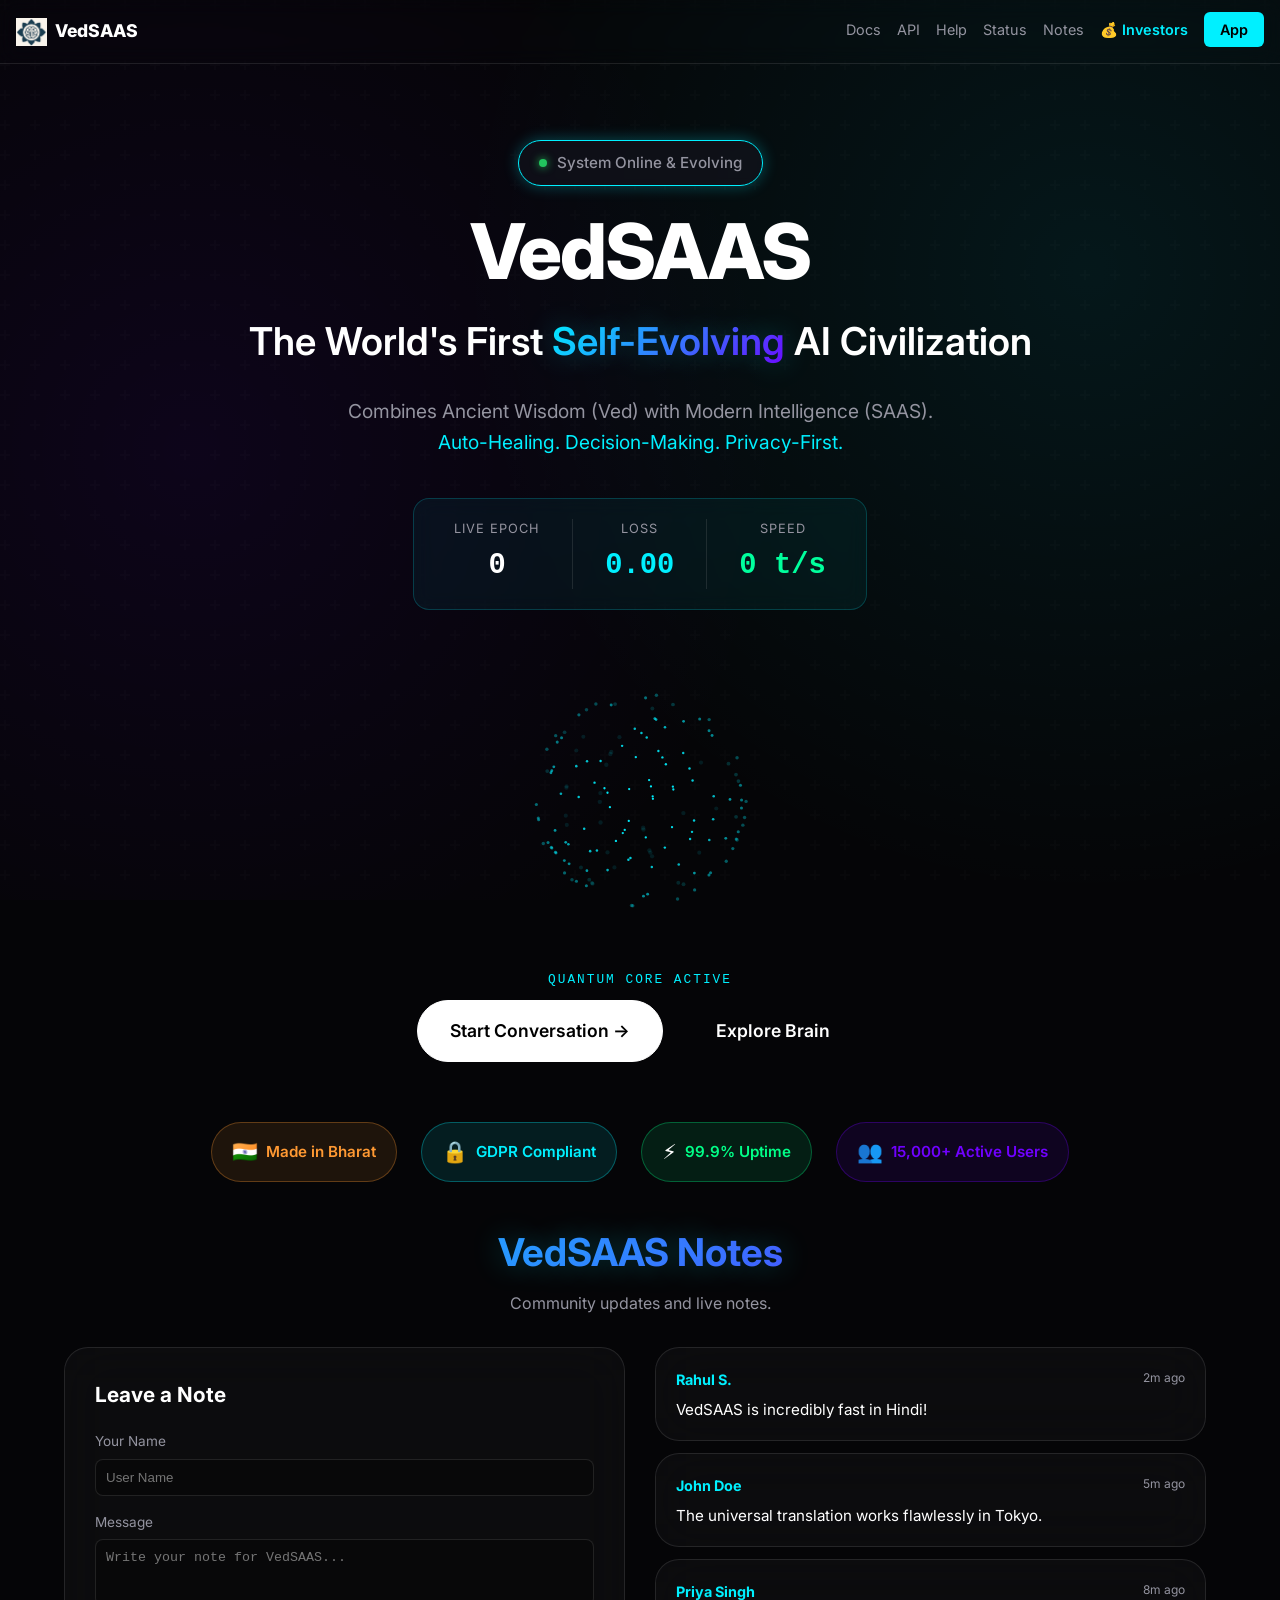
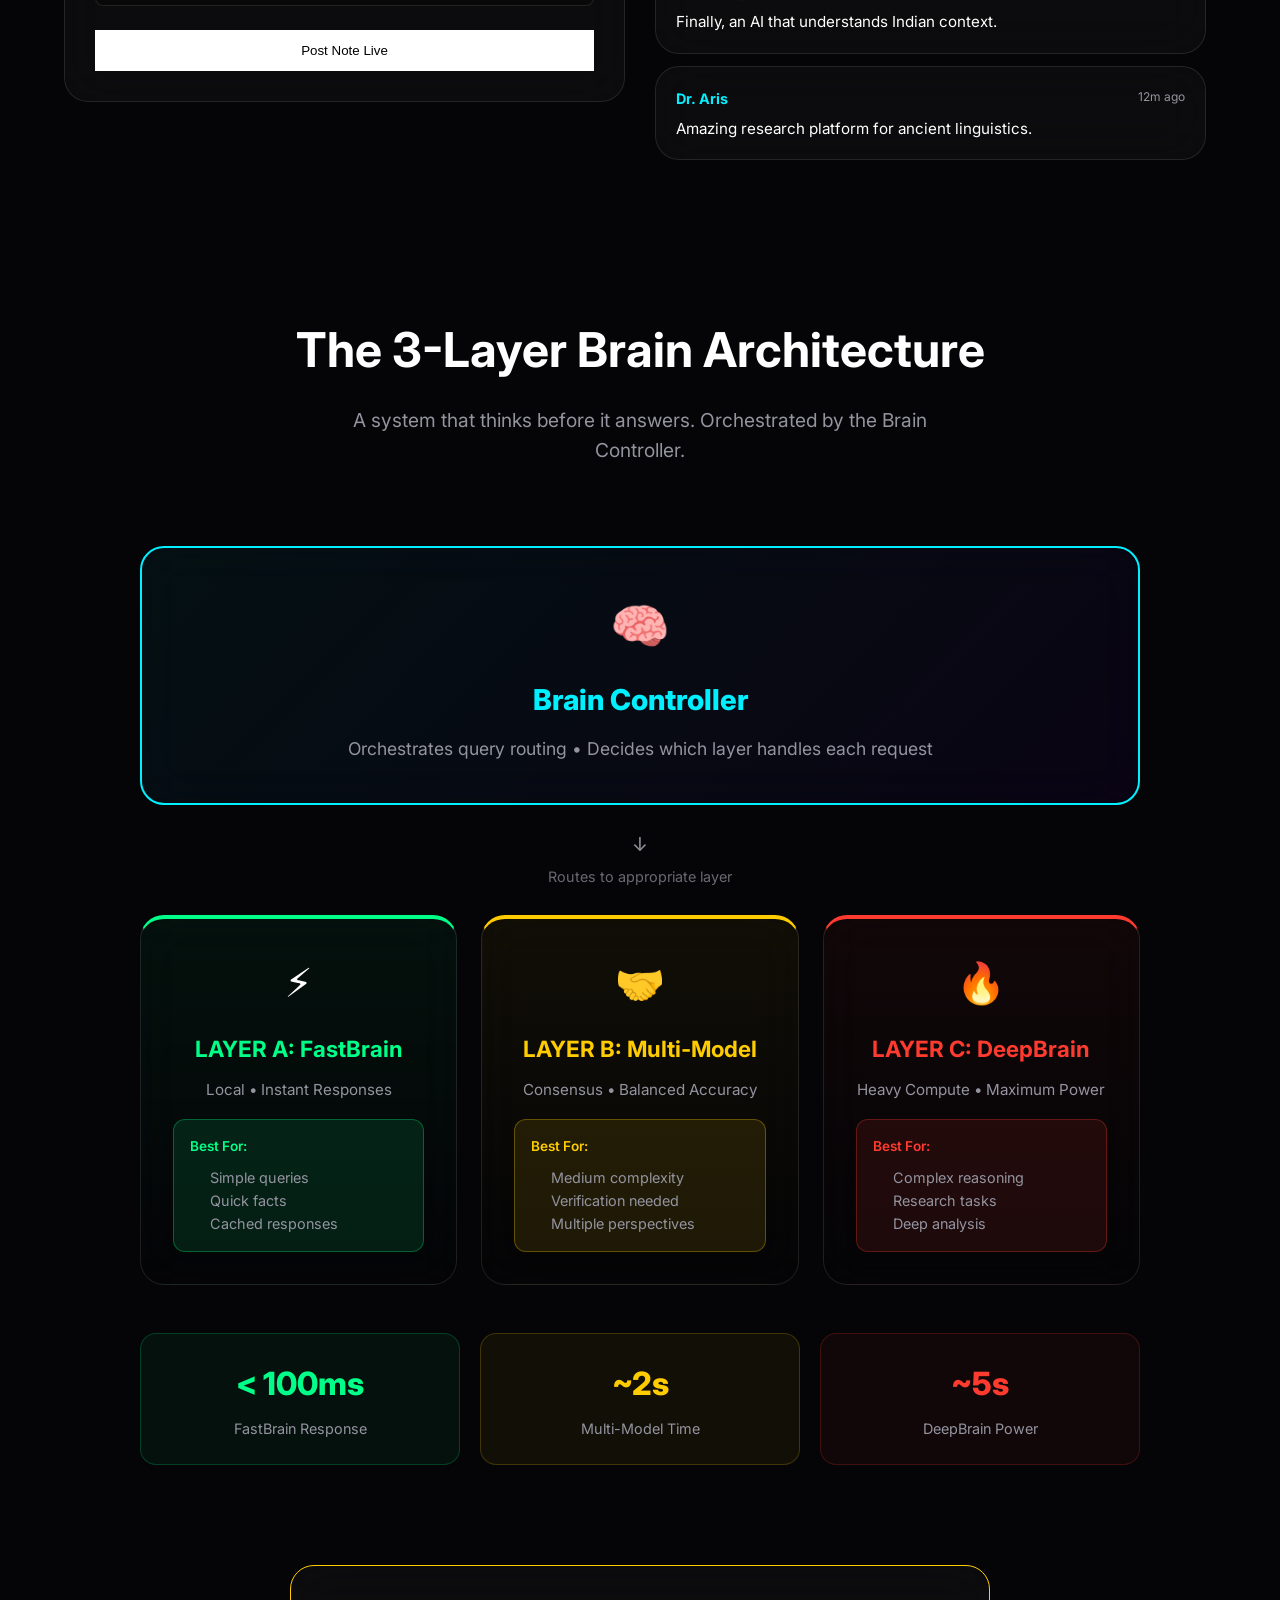
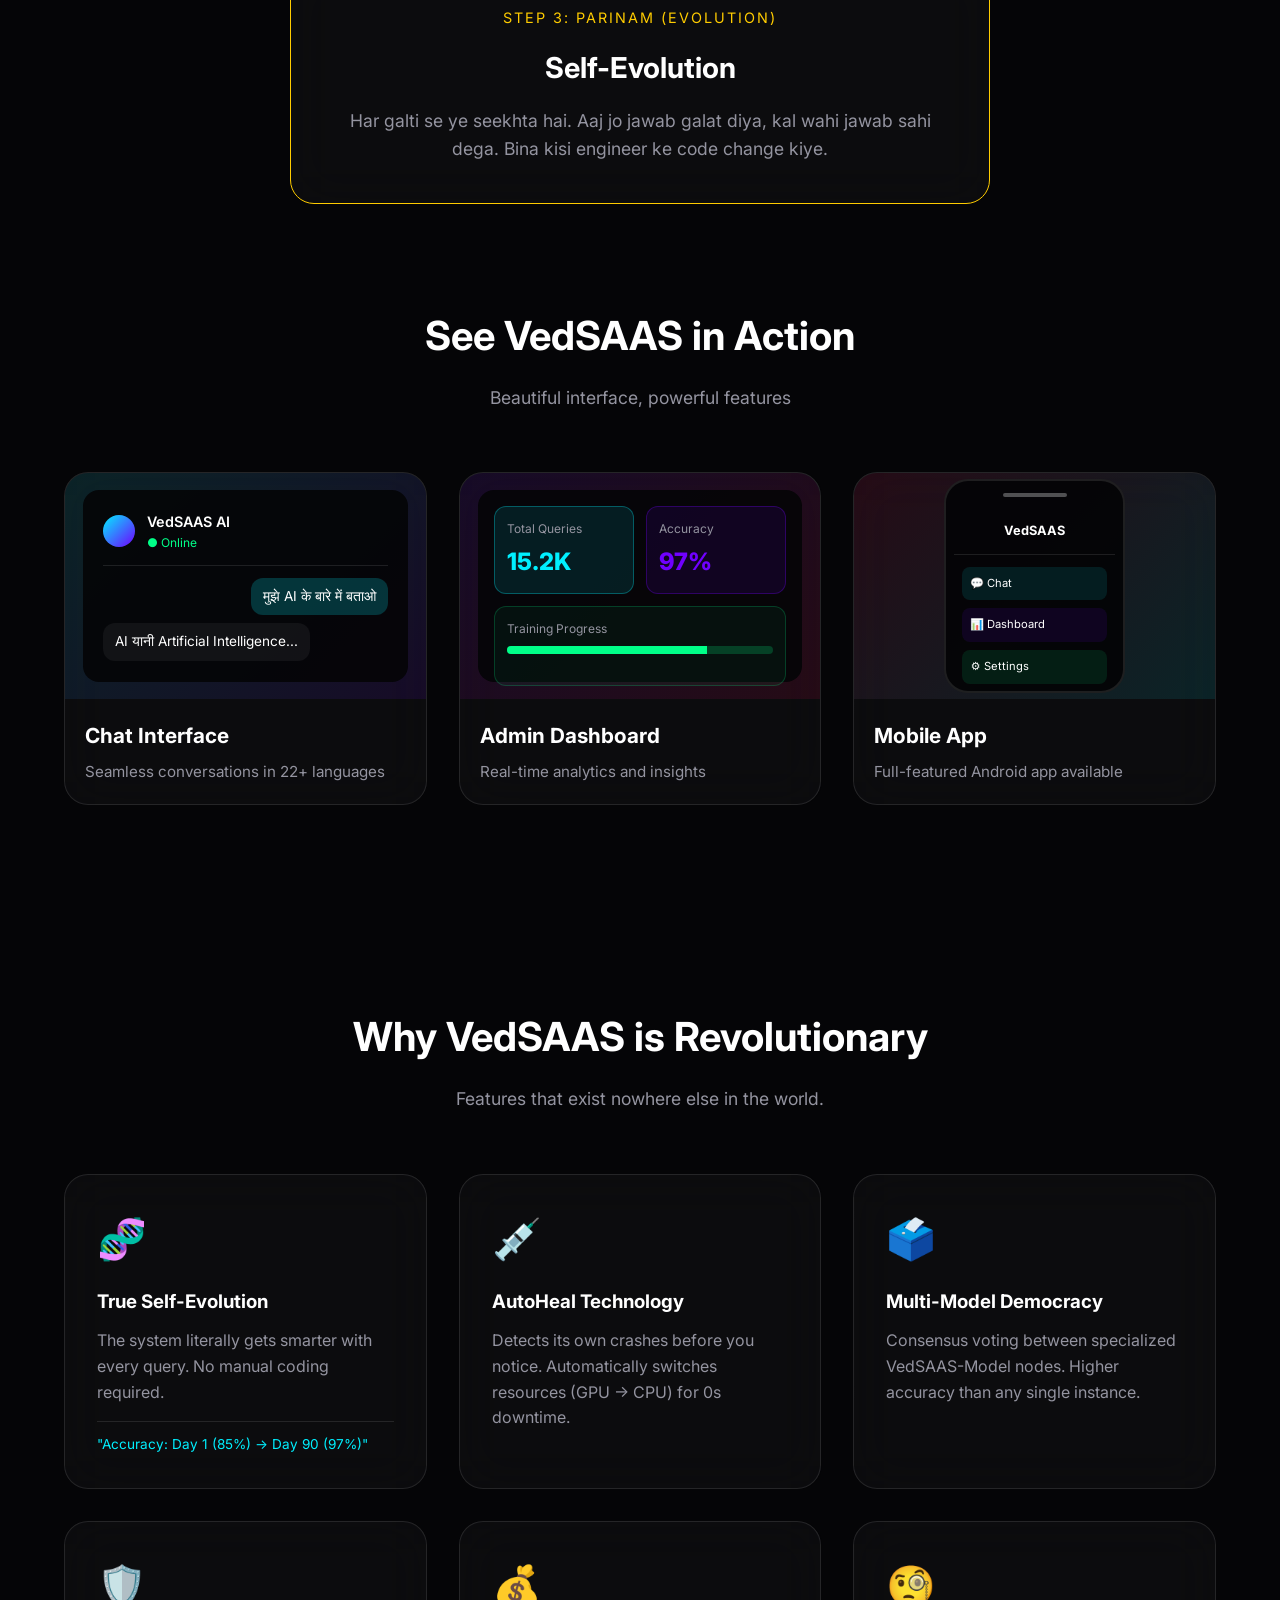
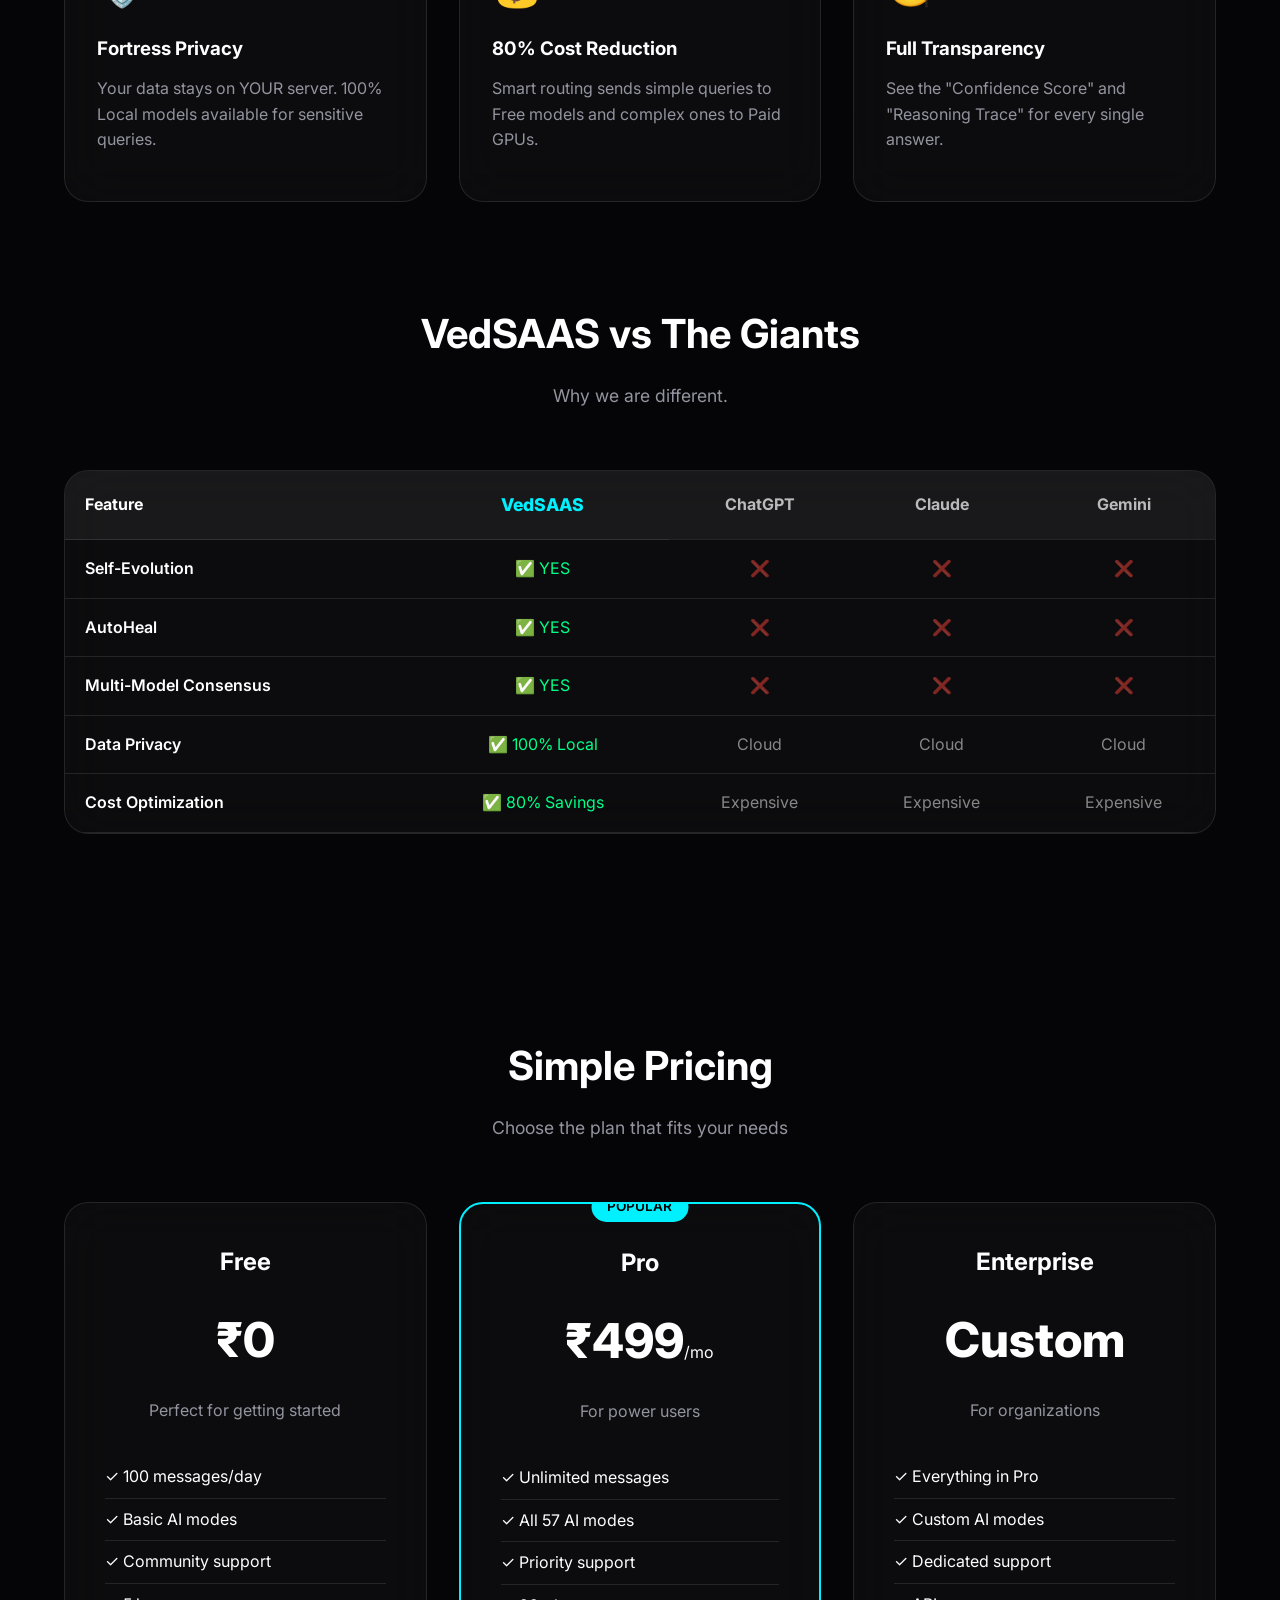
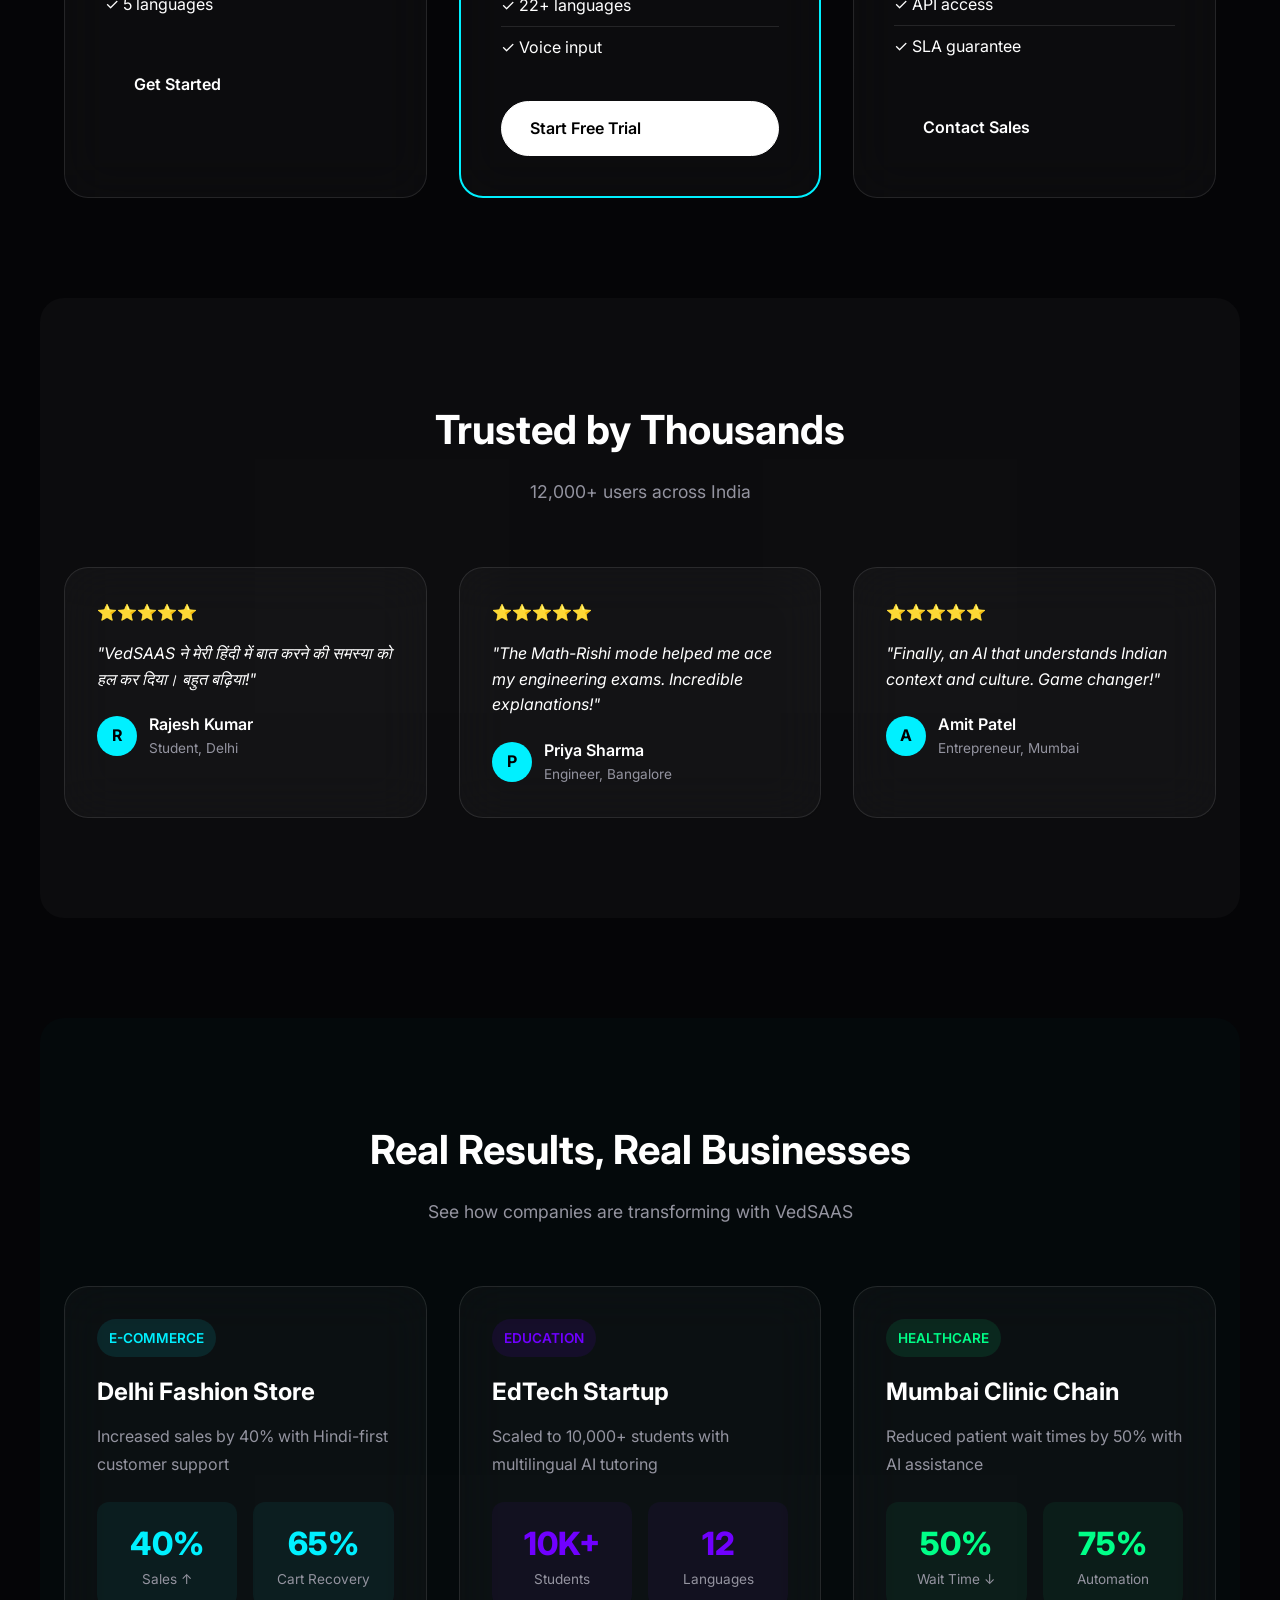
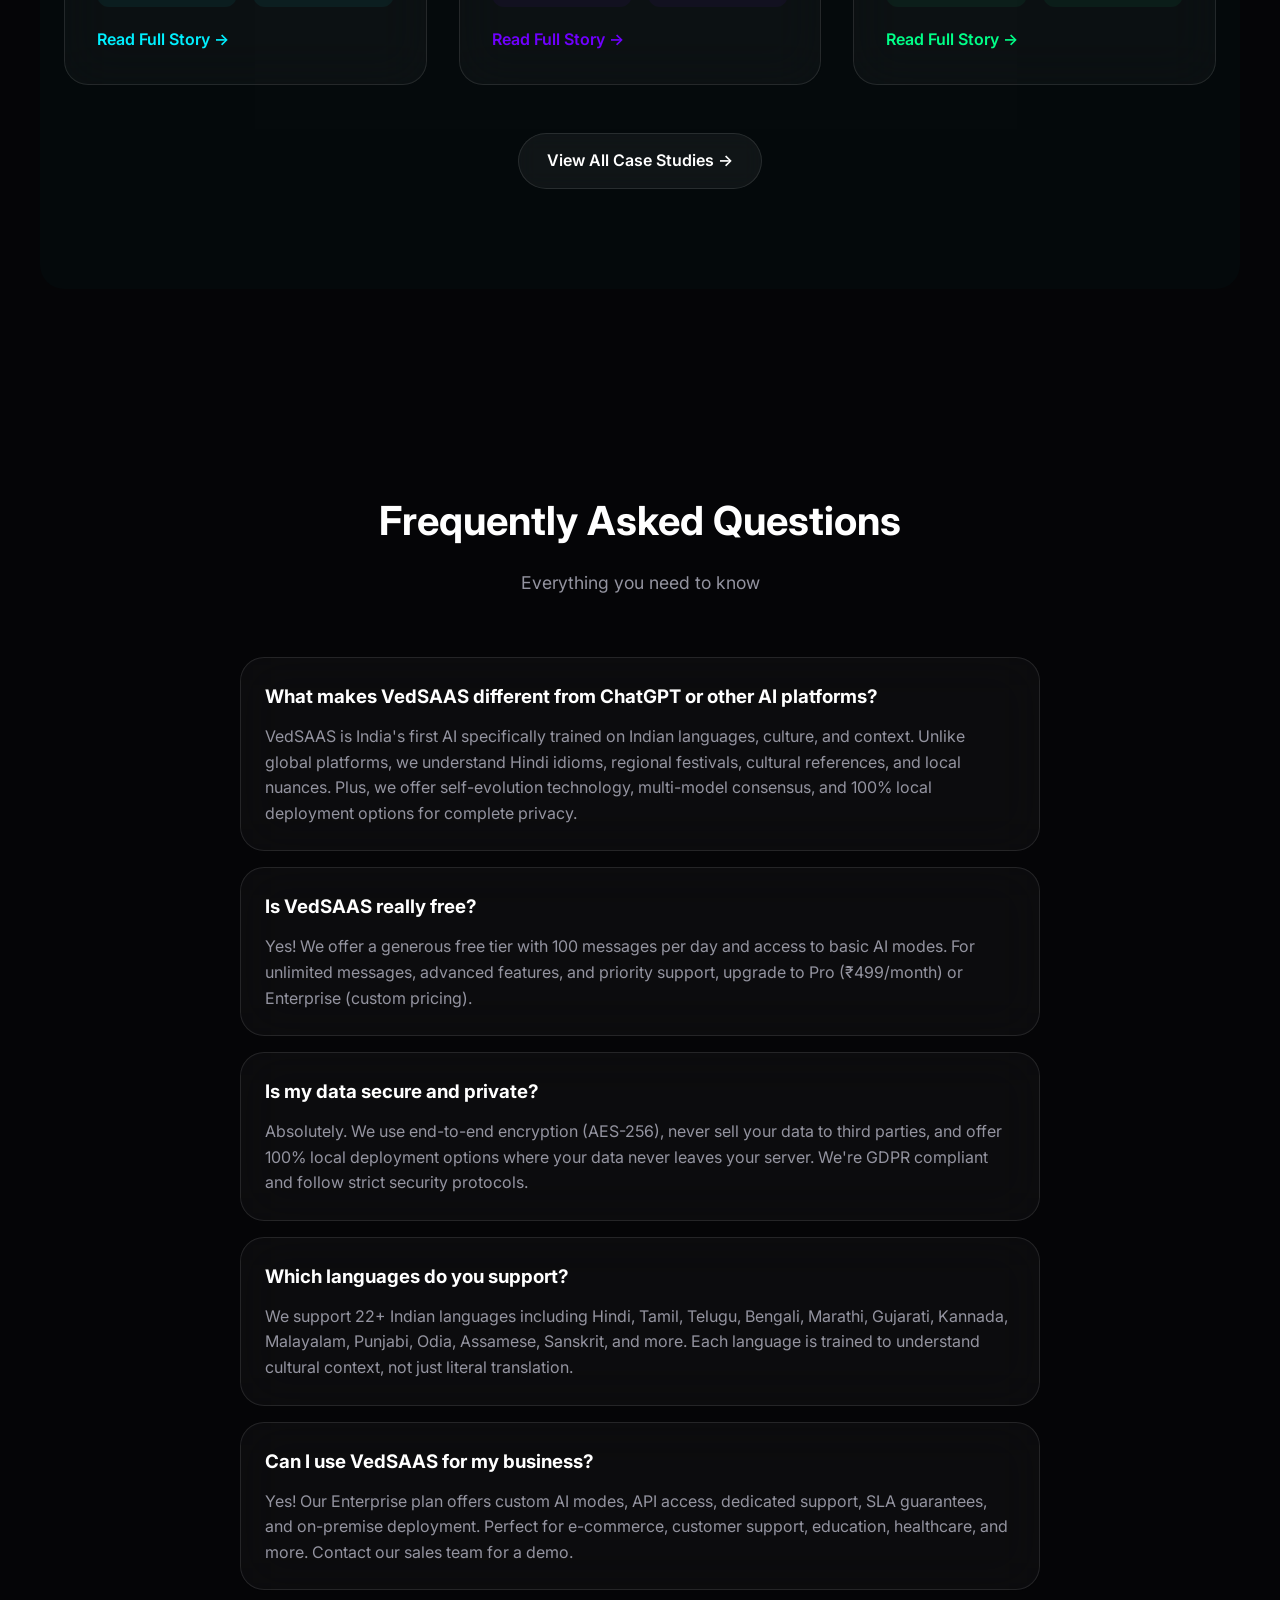
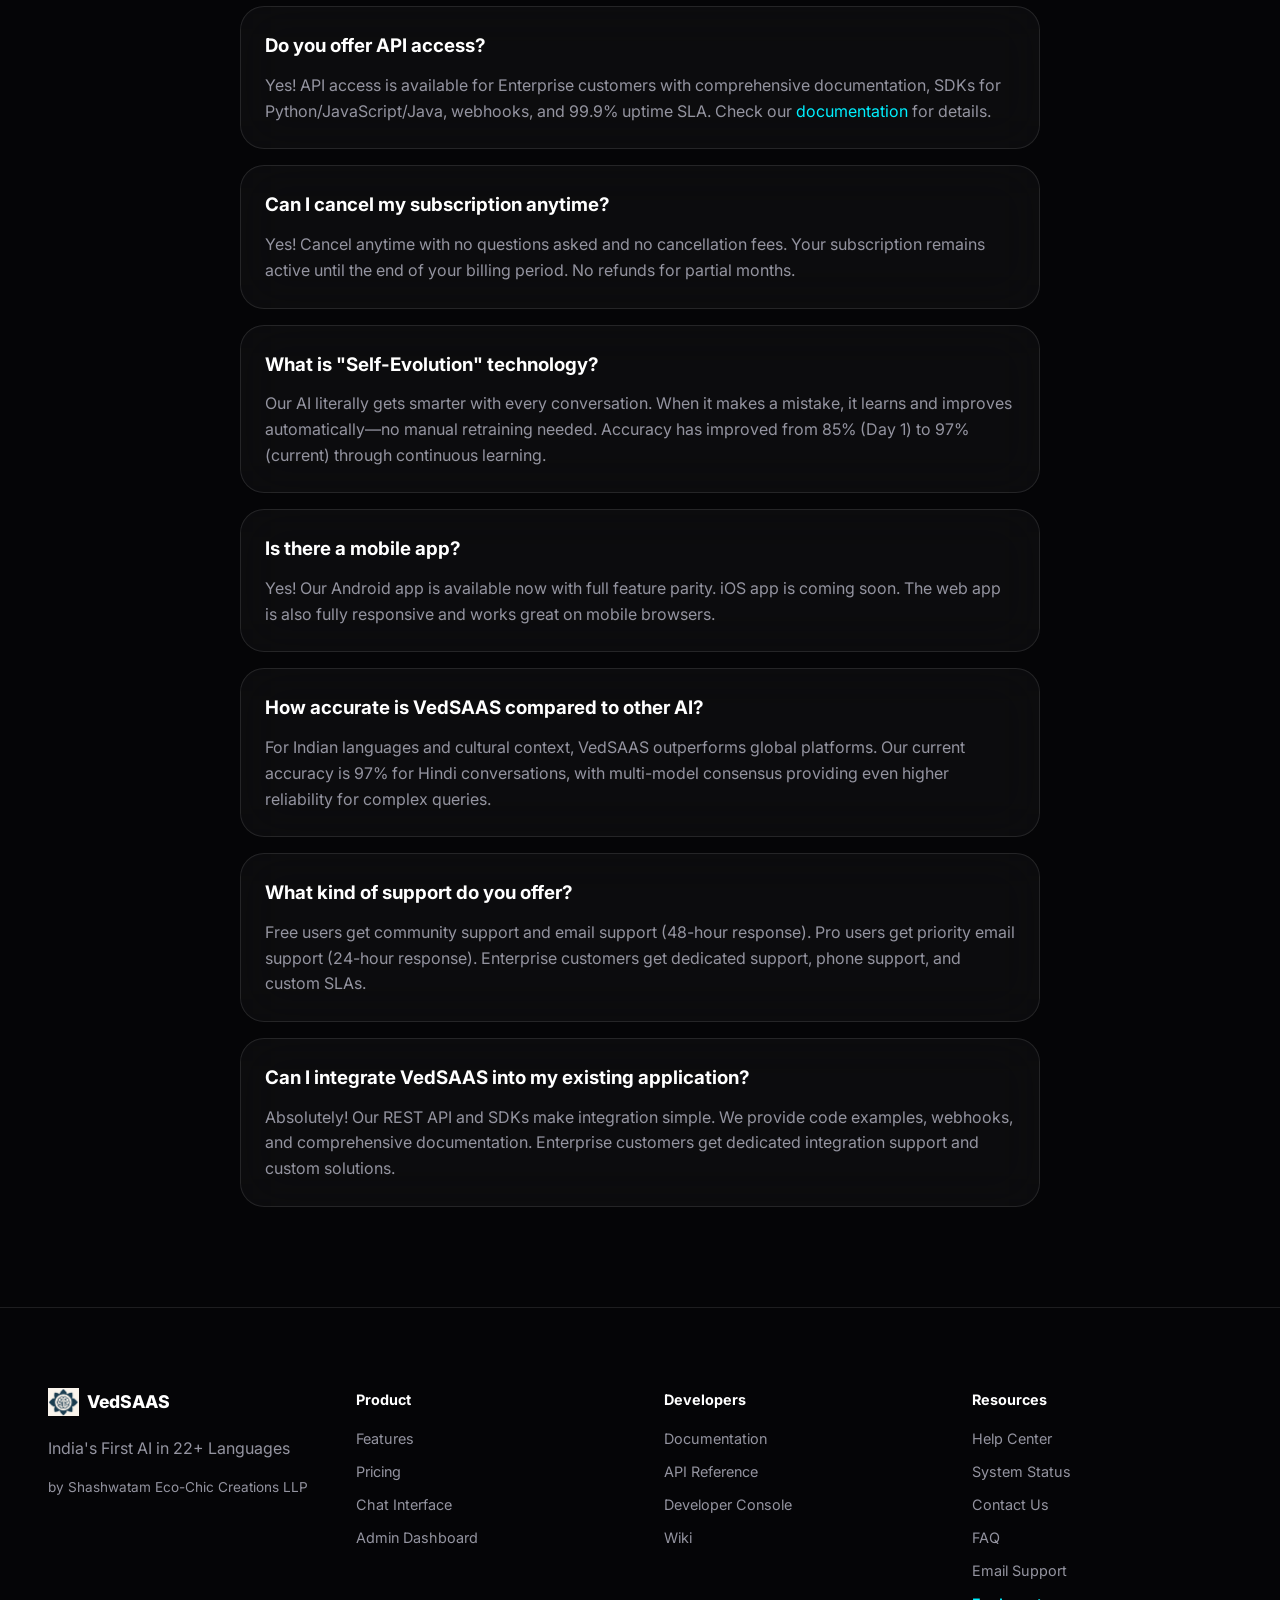
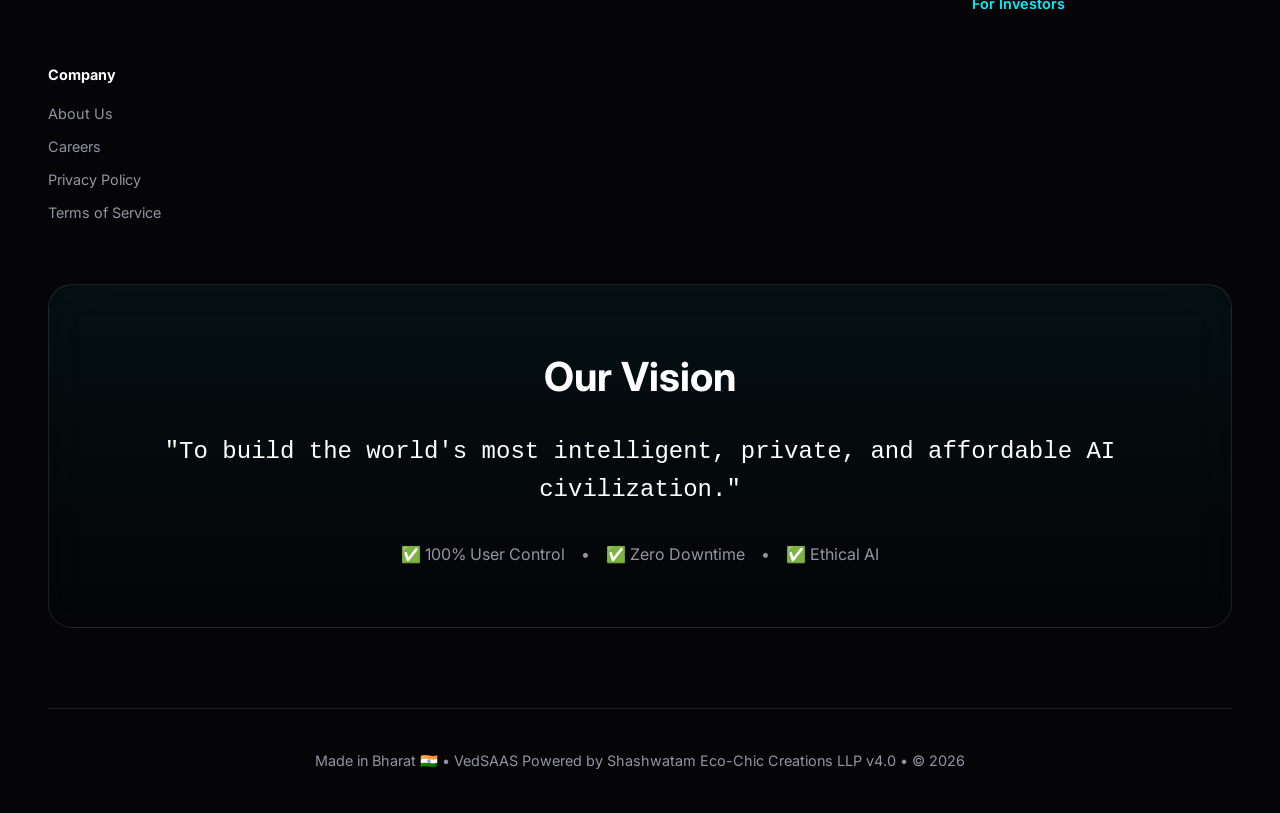
==== commit d0e37180: "Upgrade for vedsaas.vedkuber.in: Worker /api proxy, login on own origin, new domain links - worker.j" ====
--- a/index.html
+++ b/index.html
@@ -15,21 +15,21 @@
     <meta name="description"
         content="Experience India's most advanced AI platform supporting 22+ Indian languages. Chat, code, create content with cultural context.">
     <meta name="keywords" content="AI platform India, Hindi AI, Indian languages AI, chatbot, code generation">
-    <link rel="canonical" href="https://vedsaas.com/">
+    <link rel="canonical" href="https://vedsaas.vedkuber.in/">
 
     <!-- Open Graph -->
     <meta property="og:title" content="VedSAAS | India's First Self-Evolving AI Platform">
     <meta property="og:description"
         content="AI platform built for India. 22+ languages, cultural context, privacy-first.">
-    <meta property="og:image" content="https://vedsaas.com/public/image/logopic.png">
-    <meta property="og:url" content="https://vedsaas.com/">
+    <meta property="og:image" content="https://vedsaas.vedkuber.in/public/image/logopic.png">
+    <meta property="og:url" content="https://vedsaas.vedkuber.in/">
     <meta property="og:type" content="website">
 
     <!-- Twitter -->
     <meta name="twitter:card" content="summary_large_image">
     <meta name="twitter:title" content="VedSAAS | India's AI Platform">
     <meta name="twitter:description" content="Chat with AI in your language. Made in Bharat 🇮🇳">
-    <meta name="twitter:image" content="https://vedsaas.com/public/image/logopic.png">
+    <meta name="twitter:image" content="https://vedsaas.vedkuber.in/public/image/logopic.png">
 
     <!-- PWA -->
     <link rel="manifest" href="/manifest.json">
@@ -48,11 +48,11 @@
     "@context": "https://schema.org",
     "@type": "WebSite",
     "name": "VedSAAS",
-    "url": "https://vedsaas.com",
+    "url": "https://vedsaas.vedkuber.in",
     "description": "India's First Self-Evolving AI Platform in 22+ Languages",
     "potentialAction": {
       "@type": "SearchAction",
-      "target": "https://vedsaas.com/search?q={search_term_string}",
+      "target": "https://vedsaas.vedkuber.in/search?q={search_term_string}",
       "query-input": "required name=search_term_string"
     }
   }
